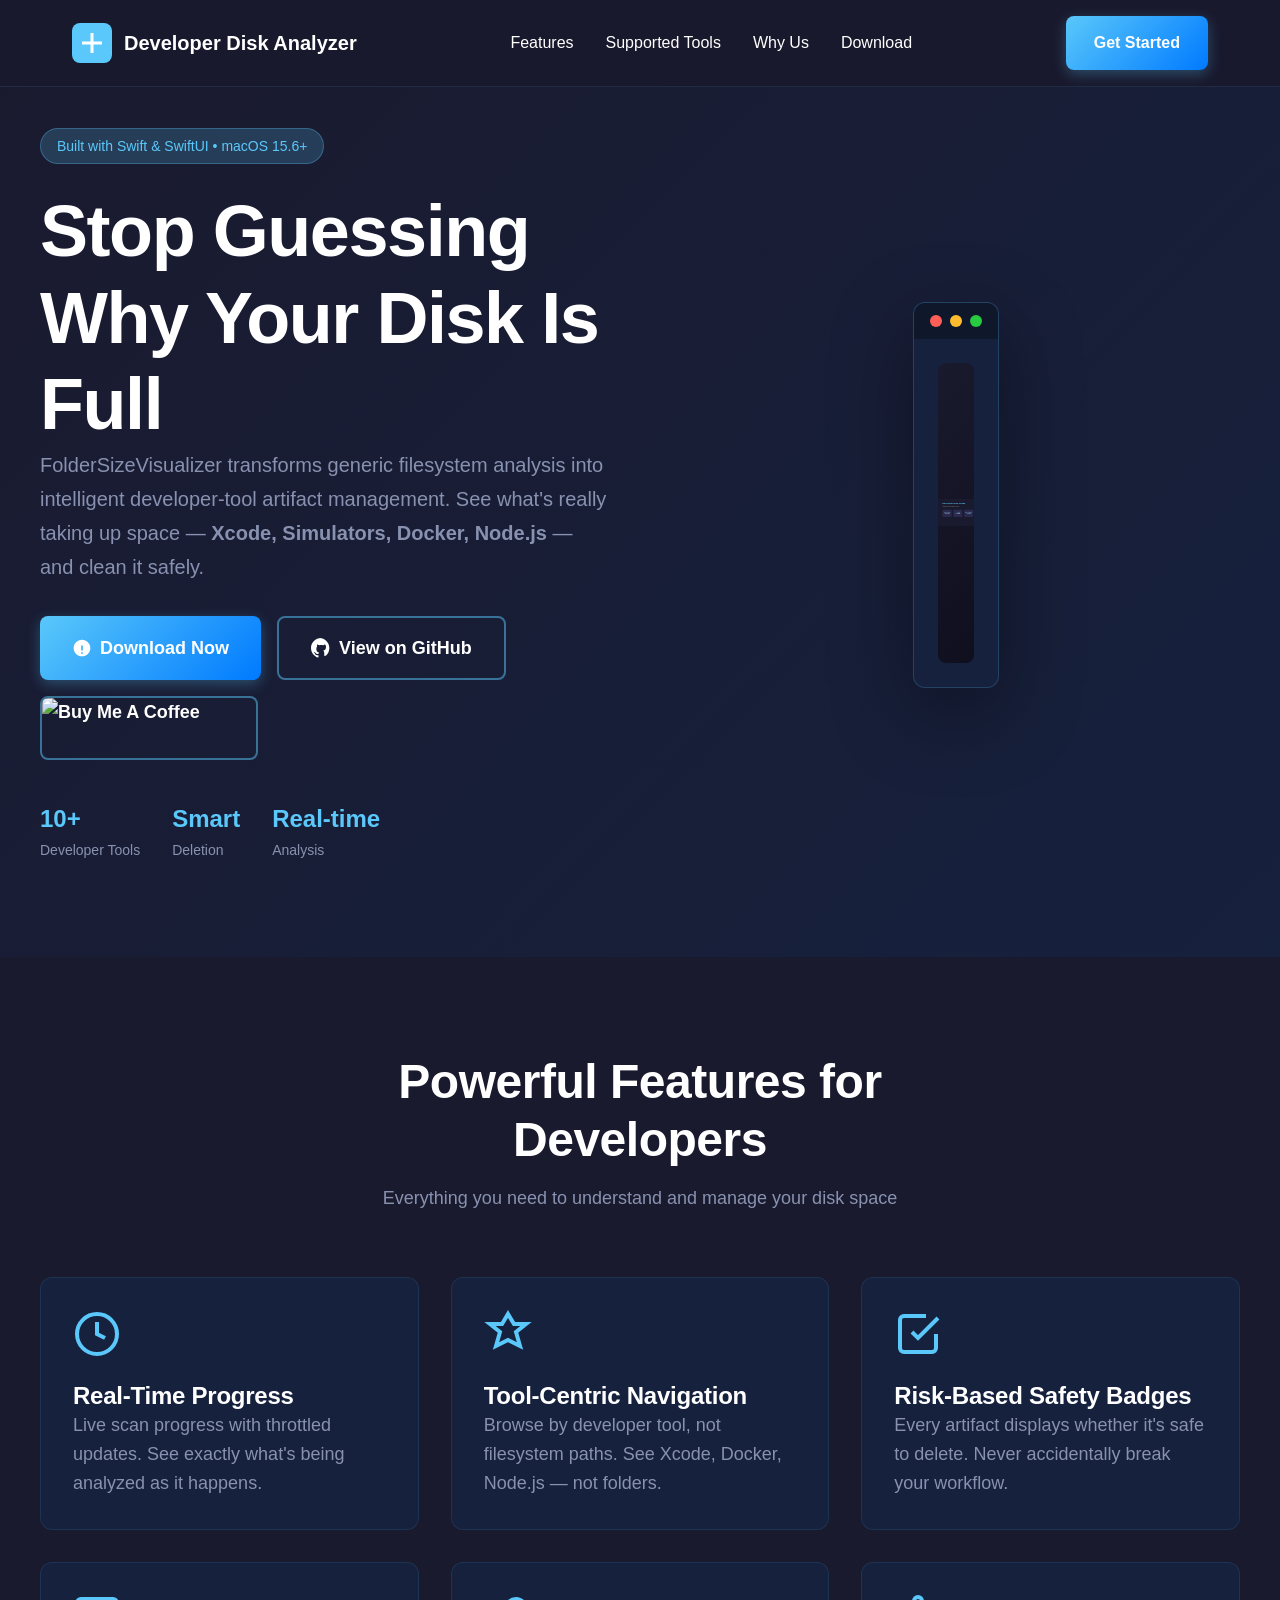
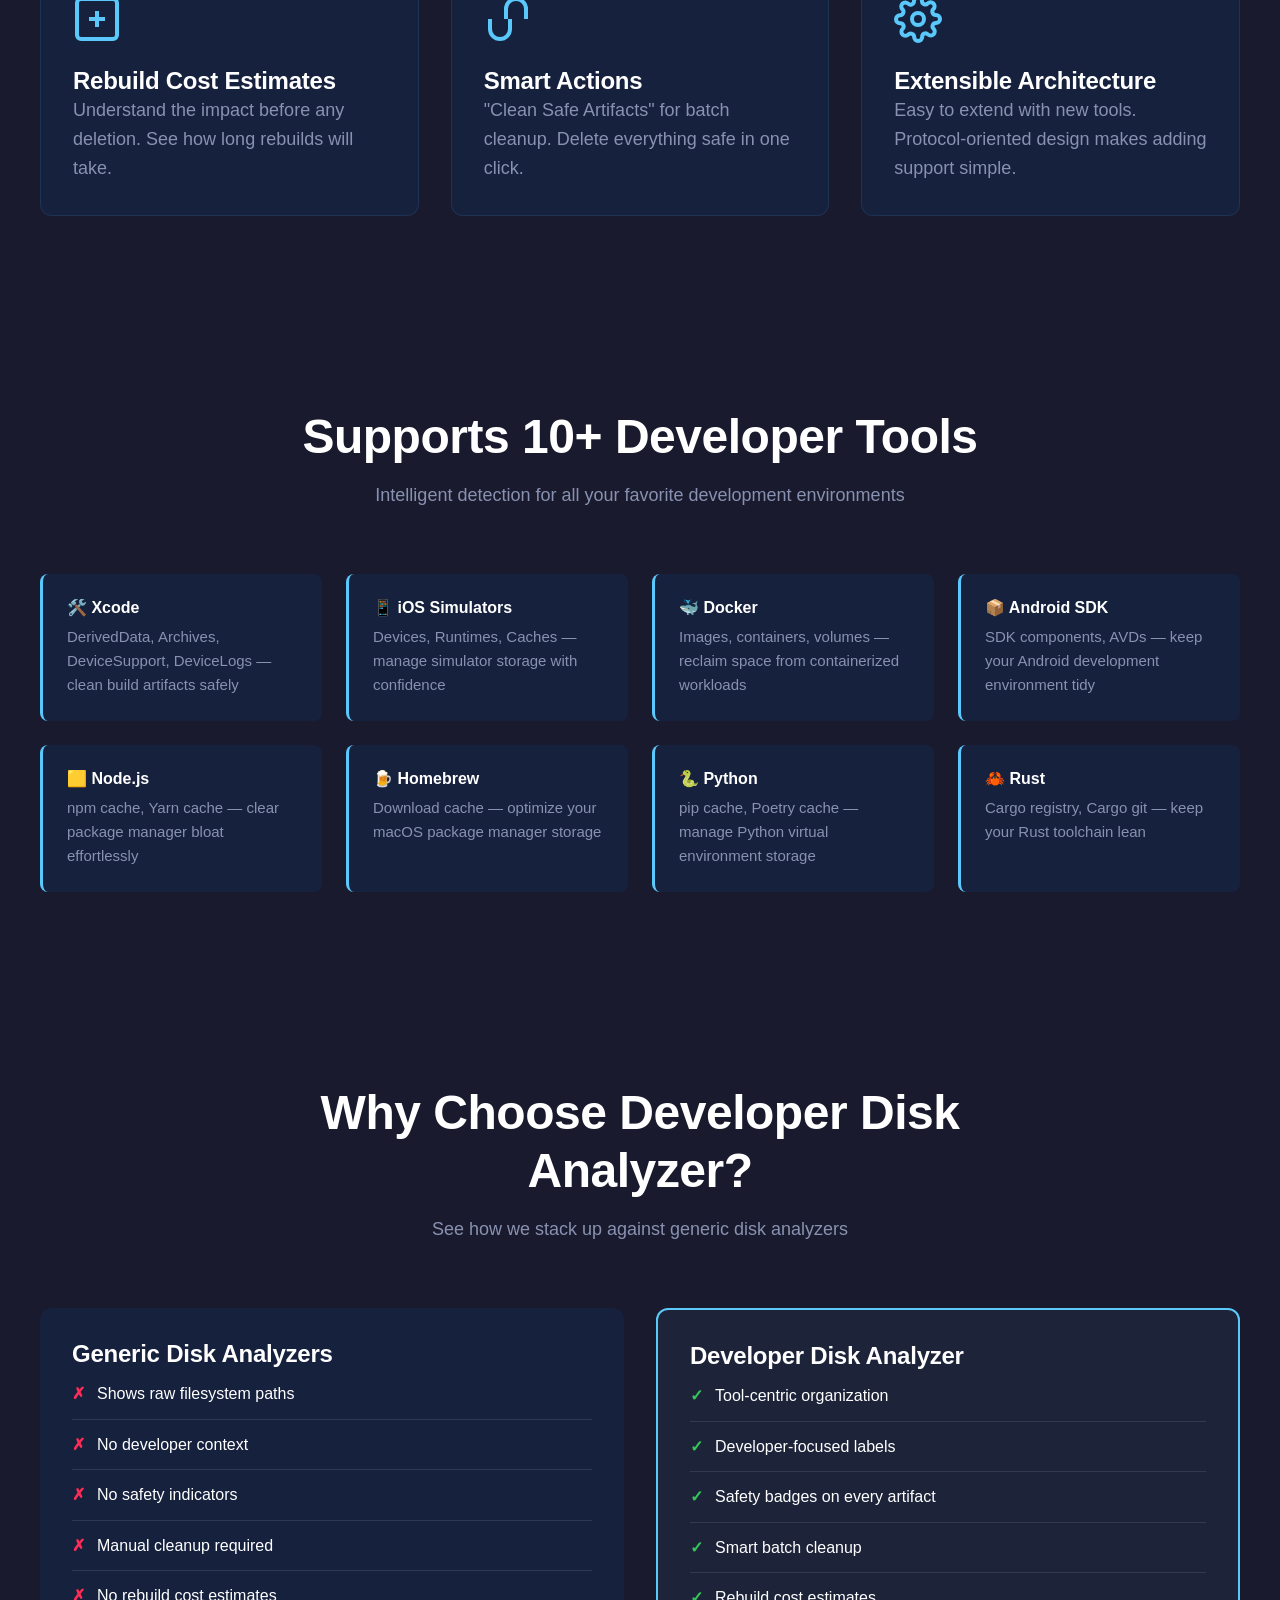
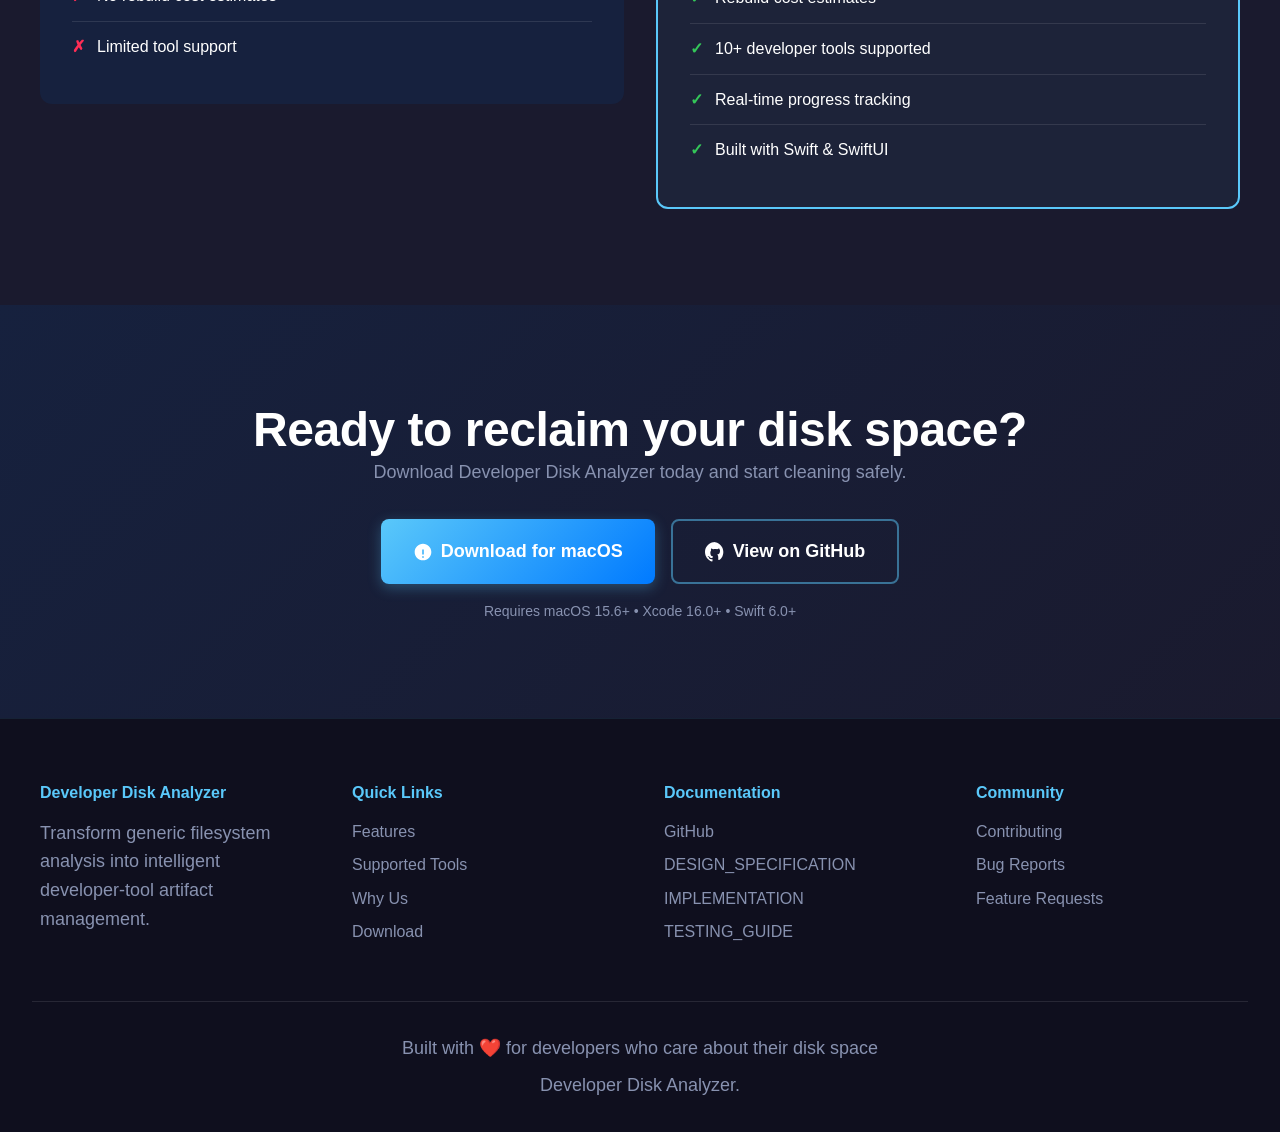
==== index.html @ 664090cb "add: Local AI qwen3.5  generated website" ====
<!DOCTYPE html>
<html lang="en">

<head>
    <meta charset="UTF-8">
    <meta name="viewport" content="width=device-width, initial-scale=1.0">
    <title>Developer Disk Analyzer - Clean Developer Tool Artifacts on macOS</title>
    <meta name="description"
        content="Transform generic filesystem analysis into intelligent developer-tool artifact management. Clean Xcode, Simulators, Docker, Node.js and more safely.">
    <style>
        :root {
            --primary: #5AC8FA;
            --primary-dark: #4db8ea;
            --secondary: #007AFF;
            --accent: #FF2D55;
            --success: #34C759;
            --warning: #FF9500;
            --dark-bg: #1a1a2e;
            --card-bg: #16213e;
            --text-main: #ffffff;
            --text-muted: #8892b0;
            --gradient-hero: linear-gradient(135deg, #1a1a2e 0%, #16213e 100%);
            --gradient-blue: linear-gradient(135deg, #5AC8FA 0%, #007AFF 100%);
        }

        * {
            margin: 0;
            padding: 0;
            box-sizing: border-box;
        }

        body {
            font-family: -apple-system, BlinkMacSystemFont, 'Inter', 'Segoe UI', Roboto, sans-serif;
            background: var(--dark-bg);
            color: var(--text-main);
            line-height: 1.6;
            overflow-x: hidden;
        }

        /* Typography */
        h1,
        h2,
        h3,
        h4 {
            font-weight: 700;
            line-height: 1.2;
        }

        h1 {
            font-size: clamp(2.5rem, 8vw, 4.5rem);
            letter-spacing: -0.02em;
        }

        h2 {
            font-size: clamp(2rem, 5vw, 3rem);
            letter-spacing: -0.01em;
        }

        h3 {
            font-size: 1.5rem;
            letter-spacing: -0.01em;
        }

        p {
            font-size: 1.125rem;
            color: var(--text-muted);
        }

        /* Navigation */
        .navbar {
            position: fixed;
            top: 0;
            width: 100%;
            padding: 1rem 0;
            background: rgba(26, 26, 46, 0.95);
            backdrop-filter: blur(20px);
            z-index: 1000;
            border-bottom: 1px solid rgba(90, 200, 250, 0.1);
        }

        .nav-container {
            max-width: 1200px;
            margin: 0 auto;
            padding: 0 2rem;
            display: flex;
            align-items: center;
            justify-content: space-between;
        }

        .logo {
            display: flex;
            align-items: center;
            gap: 0.75rem;
            text-decoration: none;
        }

        .logo-icon {
            width: 40px;
            height: 40px;
        }

        .logo span {
            font-size: 1.25rem;
            font-weight: 600;
            color: var(--text-main);
        }

        .nav-links {
            display: flex;
            gap: 2rem;
            align-items: center;
        }

        .nav-links a {
            color: var(--text-main);
            text-decoration: none;
            font-weight: 500;
            transition: color 0.2s;
        }

        .nav-links a:hover {
            color: var(--primary);
        }

        /* Buttons */
        .btn {
            display: inline-flex;
            align-items: center;
            gap: 0.5rem;
            padding: 0.875rem 1.75rem;
            border-radius: 8px;
            text-decoration: none;
            font-weight: 600;
            transition: all 0.2s;
            cursor: pointer;
            border: none;
            font-size: 1rem;
        }

        .btn-primary {
            background: var(--gradient-blue);
            color: white;
            box-shadow: 0 4px 14px rgba(90, 200, 250, 0.3);
        }

        .btn-primary:hover {
            transform: translateY(-2px);
            box-shadow: 0 6px 20px rgba(90, 200, 250, 0.4);
        }

        .btn-secondary {
            background: transparent;
            color: var(--text-main);
            border: 2px solid rgba(90, 200, 250, 0.5);
        }

        .btn-secondary:hover {
            border-color: var(--primary);
            background: rgba(90, 200, 250, 0.1);
        }

        .btn-large {
            padding: 1rem 2rem;
            font-size: 1.125rem;
        }

        .icon {
            width: 20px;
            height: 20px;
        }

        /* Hero Section */
        .hero {
            padding: 8rem 2rem 6rem;
            background: var(--gradient-hero);
            min-height: 100vh;
            display: flex;
            align-items: center;
        }

        .hero .container {
            max-width: 1200px;
            margin: 0 auto;
        }

        .hero-content {
            display: grid;
            grid-template-columns: 1fr 1fr;
            gap: 4rem;
            align-items: center;
        }

        .badge {
            display: inline-block;
            padding: 0.375rem 1rem;
            background: rgba(90, 200, 250, 0.2);
            border: 1px solid rgba(90, 200, 250, 0.3);
            border-radius: 50px;
            font-size: 0.875rem;
            font-weight: 500;
            color: var(--primary);
            margin-bottom: 1.5rem;
        }

        .hero-subtitle {
            font-size: 1.25rem;
            line-height: 1.7;
            margin-bottom: 2rem;
        }

        .hero-actions {
            display: flex;
            gap: 1rem;
            flex-wrap: wrap;
            margin-bottom: 2.5rem;
        }

        .hero-stats {
            display: flex;
            gap: 2rem;
        }

        .stat {
            display: flex;
            flex-direction: column;
        }

        .stat-value {
            font-size: 1.5rem;
            font-weight: 700;
            color: var(--primary);
        }

        .stat-label {
            font-size: 0.875rem;
            color: var(--text-muted);
        }

        /* Mockup */
        .hero-image {
            display: flex;
            justify-content: center;
            align-items: center;
        }

        .hero-mockup {
            background: var(--card-bg);
            border-radius: 12px;
            overflow: hidden;
            box-shadow: 0 25px 80px rgba(0, 0, 0, 0.4);
            border: 1px solid rgba(90, 200, 250, 0.2);
        }

        .mockup-header {
            padding: 0.75rem 1rem;
            background: rgba(0, 0, 0, 0.3);
            display: flex;
            gap: 0.5rem;
        }

        .mockup-dot {
            width: 12px;
            height: 12px;
            border-radius: 50%;
        }

        .mockup-dot:nth-child(1) {
            background: #ff5f56;
        }

        .mockup-dot:nth-child(2) {
            background: #ffbd2e;
        }

        .mockup-dot:nth-child(3) {
            background: #27ca40;
        }

        .mockup-content {
            padding: 1.5rem;
        }

        .screenshot-placeholder {
            background: linear-gradient(135deg, #1a1a2e 0%, #0f0f1e 100%);
            border-radius: 8px;
            overflow: hidden;
            min-height: 300px;
            display: flex;
            align-items: center;
            justify-content: center;
        }

        /* Sections */
        section {
            padding: 6rem 2rem;
        }

        .container {
            max-width: 1200px;
            margin: 0 auto;
        }

        .section-header {
            text-align: center;
            max-width: 700px;
            margin: 0 auto 4rem;
        }

        .section-header h2 {
            margin-bottom: 1rem;
        }

        /* Features Section */
        .features-grid {
            display: grid;
            grid-template-columns: repeat(auto-fit, minmax(350px, 1fr));
            gap: 2rem;
        }

        .feature-card {
            background: var(--card-bg);
            padding: 2rem;
            border-radius: 12px;
            border: 1px solid rgba(90, 200, 250, 0.1);
            transition: all 0.3s;
        }

        .feature-card:hover {
            border-color: rgba(90, 200, 250, 0.3);
            transform: translateY(-4px);
        }

        .feature-icon {
            width: 48px;
            height: 48px;
            margin-bottom: 1.5rem;
        }

        .feature-icon svg {
            stroke: var(--primary);
            fill: none;
            stroke-width: 2;
        }

        /* Tools Section */
        .tools-list {
            display: grid;
            grid-template-columns: repeat(auto-fit, minmax(280px, 1fr));
            gap: 1.5rem;
        }

        .tool-item {
            background: var(--card-bg);
            padding: 1.5rem;
            border-radius: 8px;
            border-left: 3px solid var(--primary);
        }

        .tool-item h4 {
            margin-bottom: 0.5rem;
            display: flex;
            align-items: center;
            gap: 0.5rem;
        }

        .tool-item p {
            font-size: 0.9375rem;
        }

        /* Comparison Section */
        .comparison-container {
            display: grid;
            grid-template-columns: 1fr 1fr;
            gap: 2rem;
            align-items: start;
        }

        .comparison-card {
            background: var(--card-bg);
            padding: 2rem;
            border-radius: 12px;
        }

        .comparison-card.highlight {
            border: 2px solid var(--primary);
            background: rgba(90, 200, 250, 0.05);
        }

        .comparison-list {
            list-style: none;
        }

        .comparison-list li {
            padding: 0.75rem 0;
            border-bottom: 1px solid rgba(255, 255, 255, 0.1);
            display: flex;
            align-items: center;
            gap: 0.75rem;
        }

        .comparison-list li:last-child {
            border-bottom: none;
        }

        .check {
            color: var(--success);
            font-weight: bold;
        }

        .cross {
            color: var(--accent);
            font-weight: bold;
        }

        /* CTA Section */
        .cta-section {
            background: linear-gradient(135deg, #16213e 0%, #1a1a2e 100%);
            text-align: center;
        }

        .cta-buttons {
            display: flex;
            gap: 1rem;
            justify-content: center;
            flex-wrap: wrap;
            margin-top: 2rem;
        }

        /* Footer */
        footer {
            background: #0f0f1e;
            padding: 4rem 2rem 2rem;
            border-top: 1px solid rgba(90, 200, 250, 0.1);
        }

        .footer-content {
            max-width: 1200px;
            margin: 0 auto;
            display: grid;
            grid-template-columns: repeat(auto-fit, minmax(200px, 1fr));
            gap: 3rem;
        }

        .footer-section h4 {
            margin-bottom: 1rem;
            color: var(--primary);
        }

        .footer-section ul {
            list-style: none;
        }

        .footer-section li {
            margin-bottom: 0.5rem;
        }

        .footer-section a {
            color: var(--text-muted);
            text-decoration: none;
            transition: color 0.2s;
        }

        .footer-section a:hover {
            color: var(--primary);
        }

        .footer-bottom {
            text-align: center;
            padding-top: 2rem;
            margin-top: 3rem;
            border-top: 1px solid rgba(255, 255, 255, 0.1);
            color: var(--text-muted);
            font-size: 0.875rem;
        }

        /* Responsive */
        @media (max-width: 968px) {
            .hero-content {
                grid-template-columns: 1fr;
                text-align: center;
            }

            .hero-actions {
                justify-content: center;
            }

            .hero-stats {
                justify-content: center;
            }

            .comparison-container {
                grid-template-columns: 1fr;
            }
        }

        @media (max-width: 640px) {
            .nav-links {
                display: none;
            }

            .hero {
                padding-top: 6rem;
            }

            .features-grid {
                grid-template-columns: 1fr;
            }
        }
    </style>
</head>

<body>
    <!-- Navigation -->
    <nav class="navbar">
        <div class="nav-container">
            <a href="#" class="logo">
                <svg class="logo-icon" viewBox="0 0 40 40" fill="none">
                    <rect width="40" height="40" rx="8" fill="#5AC8FA" />
                    <path d="M10 20h20M20 10v20" stroke="white" stroke-width="3" />
                </svg>
                <span>Developer Disk Analyzer</span>
            </a>
            <div class="nav-links">
                <a href="#features">Features</a>
                <a href="#supported-tools">Supported Tools</a>
                <a href="#comparison">Why Us</a>
                <a href="#download">Download</a>
            </div>
            <a href="#download" class="btn btn-primary">Get Started</a>
        </div>
    </nav>

    <!-- Hero Section -->
    <section class="hero">
        <div class="container">
            <div class="hero-content">
                <div class="hero-text">
                    <div class="badge">Built with Swift & SwiftUI • macOS 15.6+</div>
                    <h1>Stop Guessing Why Your Disk Is Full</h1>
                    <p class="hero-subtitle">
                        FolderSizeVisualizer transforms generic filesystem analysis into intelligent developer-tool
                        artifact management.
                        See what's really taking up space — <strong>Xcode, Simulators, Docker, Node.js</strong> — and
                        clean it safely.
                    </p>
                    <div class="hero-actions">
                        <a href="https://github.com/AD-Paladins/FolderSizeVisualizer/releases/download/v1.0.0/FolderSizeVisualizer.app.zip"
                            class="btn btn-primary btn-large">
                            <svg class="icon" viewBox="0 0 24 24" fill="currentColor">
                                <path
                                    d="M12 2C6.48 2 2 6.48 2 12s4.48 10 10 10 10-4.48 10-10S17.52 2 12 2zm-1 15h2v2h-2v-2zm0-8h2v6h-2V9z" />
                            </svg>
                            Download Now
                        </a>
                        <a href="https://github.com/AD-Paladins/FolderSizeVisualizer" target="_blank"
                            class="btn btn-secondary btn-large">
                            <svg class="icon" viewBox="0 0 24 24" fill="currentColor">
                                <path
                                    d="M12 0c-6.626 0-12 5.373-12 12 0 5.302 3.438 9.8 8.207 11.387.599.111.793-.261.793-.577v-2.234c-3.338.726-4.033-1.416-4.033-1.416-.546-1.387-1.333-1.756-1.333-1.756-1.089-.745.083-.729.083-.729 1.205.084 1.839 1.237 1.839 1.237 1.07 1.834 2.807 1.304 3.492.997.107-.775.418-1.305.762-1.604-1.665-.192-3.423-1.015-3.423-4.508 0-1.002.36-1.819.953-2.465-.091-.232-.41-1.172.096-2.443 0 0 .766-.246 2.513.943.722-.205 1.497-.316 2.268-.374.771.058 1.546.169 2.268.374 1.747-1.189 2.513-.943 2.513-.943.51 1.271.19 2.21.1.243.593.646.953 1.463.953 2.465 0 3.493-1.758 4.312-3.426 4.504.754.653 1.268 1.595 1.268 3.467v2.448c0 .314.198.694.796.576C18.564 21.797 22 17.298 22 12c0-6.627-5.373-12-12-12z" />
                            </svg>
                            View on GitHub
                        </a>
                        <a href="https://buymeacoffee.com/andrespalah" target="_blank" style="height: 64px; width: 218px;; padding-left: 0px; padding-right: 0px; padding-top: 0px; padding-bottom: 0px;"
                            class="btn btn-secondary btn-large">
                            <img src="https://cdn.buymeacoffee.com/buttons/default-orange.png" alt="Buy Me A Coffee"
                                style="height: 60px; width: 214px; border-radius: 6px;" />
                        </a>
                    </div>
                    <div class="hero-stats">
                        <div class="stat">
                            <span class="stat-value">10+</span>
                            <span class="stat-label">Developer Tools</span>
                        </div>
                        <div class="stat">
                            <span class="stat-value">Smart</span>
                            <span class="stat-label">Deletion</span>
                        </div>
                        <div class="stat">
                            <span class="stat-value">Real-time</span>
                            <span class="stat-label">Analysis</span>
                        </div>
                    </div>
                </div>
                <div class="hero-image">
                    <div class="hero-mockup">
                        <div class="mockup-header">
                            <div class="mockup-dot"></div>
                            <div class="mockup-dot"></div>
                            <div class="mockup-dot"></div>
                        </div>
                        <div class="mockup-content">
                            <div class="screenshot-placeholder">
                                <svg viewBox="0 0 400 300" fill="none">
                                    <rect width="400" height="300" rx="8" fill="#1a1a2e" />
                                    <text x="50" y="60" fill="#5AC8FA" font-size="24" font-family="sans-serif"
                                        font-weight="600">Developer Disk Usage</text>
                                    <text x="50" y="90" fill="#888" font-size="14" font-family="sans-serif">Found 8
                                        tool(s) using 45.2 GB</text>
                                    <rect x="50" y="120" width="100" height="80" rx="8" fill="#2a2a4e" />
                                    <rect x="170" y="120" width="100" height="80" rx="8" fill="#2a2a4e" />
                                    <rect x="290" y="120" width="100" height="80" rx="8" fill="#2a2a4e" />
                                    <text x="100" y="150" fill="#5AC8FA" font-size="16" font-family="sans-serif"
                                        text-anchor="middle">🛠️ Xcode</text>
                                    <text x="100" y="170" fill="#fff" font-size="14" font-family="sans-serif"
                                        text-anchor="middle">12.3 GB</text>
                                    <text x="220" y="150" fill="#5AC8FA" font-size="16" font-family="sans-serif"
                                        text-anchor="middle">📱 iOS</text>
                                    <text x="220" y="170" fill="#fff" font-size="14" font-family="sans-serif"
                                        text-anchor="middle">8.5 GB</text>
                                    <text x="340" y="150" fill="#5AC8FA" font-size="16" font-family="sans-serif"
                                        text-anchor="middle">🐳 Docker</text>
                                    <text x="340" y="170" fill="#fff" font-size="14" font-family="sans-serif"
                                        text-anchor="middle">4.2 GB</text>
                                </svg>
                            </div>
                        </div>
                    </div>
                </div>
            </div>
        </div>
    </section>

    <!-- Features Section -->
    <section id="features" class="features">
        <div class="container">
            <div class="section-header">
                <h2>Powerful Features for Developers</h2>
                <p>Everything you need to understand and manage your disk space</p>
            </div>
            <div class="features-grid">
                <div class="feature-card">
                    <div class="feature-icon">
                        <svg viewBox="0 0 24 24" fill="none" stroke="currentColor" stroke-width="2">
                            <circle cx="12" cy="12" r="10" />
                            <path d="M12 6v6l4 2" />
                        </svg>
                    </div>
                    <h3>Real-Time Progress</h3>
                    <p>Live scan progress with throttled updates. See exactly what's being analyzed as it happens.</p>
                </div>
                <div class="feature-card">
                    <div class="feature-icon">
                        <svg viewBox="0 0 24 24" fill="none" stroke="currentColor" stroke-width="2">
                            <path d="M12 2l3 5h6l-5 4 2 7-6-3-6 3 2-7-5-4h6z" />
                        </svg>
                    </div>
                    <h3>Tool-Centric Navigation</h3>
                    <p>Browse by developer tool, not filesystem paths. See Xcode, Docker, Node.js — not folders.</p>
                </div>
                <div class="feature-card">
                    <div class="feature-icon">
                        <svg viewBox="0 0 24 24" fill="none" stroke="currentColor" stroke-width="2">
                            <path d="M9 11l3 3L22 4" />
                            <path d="M21 12v7a2 2 0 01-2 2H5a2 2 0 01-2-2V5a2 2 0 012-2h11" />
                        </svg>
                    </div>
                    <h3>Risk-Based Safety Badges</h3>
                    <p>Every artifact displays whether it's safe to delete. Never accidentally break your workflow.</p>
                </div>
                <div class="feature-card">
                    <div class="feature-icon">
                        <svg viewBox="0 0 24 24" fill="none" stroke="currentColor" stroke-width="2">
                            <rect x="2" y="2" width="20" height="20" rx="2" />
                            <path d="M12 8v8M8 12h8" />
                        </svg>
                    </div>
                    <h3>Rebuild Cost Estimates</h3>
                    <p>Understand the impact before any deletion. See how long rebuilds will take.</p>
                </div>
                <div class="feature-card">
                    <div class="feature-icon">
                        <svg viewBox="0 0 24 24" fill="none" stroke="currentColor" stroke-width="2">
                            <path d="M21 12V7a5 5 0 00-10 0v5M3 12v5a5 5 0 0010 0v-5" />
                        </svg>
                    </div>
                    <h3>Smart Actions</h3>
                    <p>"Clean Safe Artifacts" for batch cleanup. Delete everything safe in one click.</p>
                </div>
                <div class="feature-card">
                    <div class="feature-icon">
                        <svg viewBox="0 0 24 24" fill="none" stroke="currentColor" stroke-width="2">
                            <circle cx="12" cy="12" r="3" />
                            <path
                                d="M19.4 15a1.65 1.65 0 00.33 1.82l.06.06a2 2 0 010 2.83 2 2 0 01-2.83 0l-.06-.06a1.65 1.65 0 00-1.82-.33 1.65 1.65 0 00-1 1.51V21a2 2 0 01-2 2 2 2 0 01-2-2v-.09A1.65 1.65 0 009 19.4a1.65 1.65 0 00-1.82.33l-.06.06a2 2 0 01-2.83 0 2 2 0 010-2.83l.06-.06a1.65 1.65 0 00.33-1.82 1.65 1.65 0 00-1.51-1H3a2 2 0 01-2-2 2 2 0 012-2h.09A1.65 1.65 0 004.6 9a1.65 1.65 0 00-.33-1.82l-.06-.06a2 2 0 010-2.83 2 2 0 012.83 0l.06.06a1.65 1.65 0 001.82.33H9a1.65 1.65 0 001-1.51V3a2 2 0 012-2 2 2 0 012 2v.09a1.65 1.65 0 001 1.51 1.65 1.65 0 001.82-.33l.06-.06a2 2 0 012.83 0 2 2 0 010 2.83l-.06.06a1.65 1.65 0 00-.33 1.82V9a1.65 1.65 0 001.51 1H21a2 2 0 012 2 2 2 0 01-2 2h-.09a1.65 1.65 0 00-1.51 1z" />
                        </svg>
                    </div>
                    <h3>Extensible Architecture</h3>
                    <p>Easy to extend with new tools. Protocol-oriented design makes adding support simple.</p>
                </div>
            </div>
        </div>
    </section>

    <!-- Supported Tools Section -->
    <section id="supported-tools" class="supported-tools">
        <div class="container">
            <div class="section-header">
                <h2>Supports 10+ Developer Tools</h2>
                <p>Intelligent detection for all your favorite development environments</p>
            </div>
            <div class="tools-list">
                <div class="tool-item">
                    <h4>🛠️ Xcode</h4>
                    <p>DerivedData, Archives, DeviceSupport, DeviceLogs — clean build artifacts safely</p>
                </div>
                <div class="tool-item">
                    <h4>📱 iOS Simulators</h4>
                    <p>Devices, Runtimes, Caches — manage simulator storage with confidence</p>
                </div>
                <div class="tool-item">
                    <h4>🐳 Docker</h4>
                    <p>Images, containers, volumes — reclaim space from containerized workloads</p>
                </div>
                <div class="tool-item">
                    <h4>📦 Android SDK</h4>
                    <p>SDK components, AVDs — keep your Android development environment tidy</p>
                </div>
                <div class="tool-item">
                    <h4>🟨 Node.js</h4>
                    <p>npm cache, Yarn cache — clear package manager bloat effortlessly</p>
                </div>
                <div class="tool-item">
                    <h4>🍺 Homebrew</h4>
                    <p>Download cache — optimize your macOS package manager storage</p>
                </div>
                <div class="tool-item">
                    <h4>🐍 Python</h4>
                    <p>pip cache, Poetry cache — manage Python virtual environment storage</p>
                </div>
                <div class="tool-item">
                    <h4>🦀 Rust</h4>
                    <p>Cargo registry, Cargo git — keep your Rust toolchain lean</p>
                </div>
            </div>
        </div>
    </section>

    <!-- Comparison Section -->
    <section id="comparison" class="comparison-section">
        <div class="container">
            <div class="section-header">
                <h2>Why Choose Developer Disk Analyzer?</h2>
                <p>See how we stack up against generic disk analyzers</p>
            </div>
            <div class="comparison-container">
                <div class="comparison-card">
                    <h3>Generic Disk Analyzers</h3>
                    <ul class="comparison-list">
                        <li><span class="cross">✗</span> Shows raw filesystem paths</li>
                        <li><span class="cross">✗</span> No developer context</li>
                        <li><span class="cross">✗</span> No safety indicators</li>
                        <li><span class="cross">✗</span> Manual cleanup required</li>
                        <li><span class="cross">✗</span> No rebuild cost estimates</li>
                        <li><span class="cross">✗</span> Limited tool support</li>
                    </ul>
                </div>
                <div class="comparison-card highlight">
                    <h3>Developer Disk Analyzer</h3>
                    <ul class="comparison-list">
                        <li><span class="check">✓</span> Tool-centric organization</li>
                        <li><span class="check">✓</span> Developer-focused labels</li>
                        <li><span class="check">✓</span> Safety badges on every artifact</li>
                        <li><span class="check">✓</span> Smart batch cleanup</li>
                        <li><span class="check">✓</span> Rebuild cost estimates</li>
                        <li><span class="check">✓</span> 10+ developer tools supported</li>
                        <li><span class="check">✓</span> Real-time progress tracking</li>
                        <li><span class="check">✓</span> Built with Swift & SwiftUI</li>
                    </ul>
                </div>
            </div>
        </div>
    </section>

    <!-- CTA Section -->
    <section id="download" class="cta-section">
        <div class="container">
            <h2>Ready to reclaim your disk space?</h2>
            <p>Download Developer Disk Analyzer today and start cleaning safely.</p>
            <div class="cta-buttons">
                <a href="#" class="btn btn-primary btn-large">
                    <svg class="icon" viewBox="0 0 24 24" fill="currentColor">
                        <path
                            d="M12 2C6.48 2 2 6.48 2 12s4.48 10 10 10 10-4.48 10-10S17.52 2 12 2zm-1 15h2v2h-2v-2zm0-8h2v6h-2V9z" />
                    </svg>
                    Download for macOS
                </a>
                <a href="https://github.com/AD-Paladins/FolderSizeVisualizer" target="_blank"
                    class="btn btn-secondary btn-large">
                    <svg class="icon" viewBox="0 0 24 24" fill="currentColor">
                        <path
                            d="M12 0c-6.626 0-12 5.373-12 12 0 5.302 3.438 9.8 8.207 11.387.599.111.793-.261.793-.577v-2.234c-3.338.726-4.033-1.416-4.033-1.416-.546-1.387-1.333-1.756-1.333-1.756-1.089-.745.083-.729.083-.729 1.205.084 1.839 1.237 1.839 1.237 1.07 1.834 2.807 1.304 3.492.997.107-.775.418-1.305.762-1.604-1.665-.192-3.423-1.015-3.423-4.508 0-1.002.36-1.819.953-2.465-.091-.232-.41-1.172.096-2.443 0 0 .766-.246 2.513.943.722-.205 1.497-.316 2.268-.374.771.058 1.546.169 2.268.374 1.747-1.189 2.513-.943 2.513-.943.51 1.271.19 2.21.1.243.593.646.953 1.463.953 2.465 0 3.493-1.758 4.312-3.426 4.504.754.653 1.268 1.595 1.268 3.467v2.448c0 .314.198.694.796.576C18.564 21.797 22 17.298 22 12c0-6.627-5.373-12-12-12z" />
                    </svg>
                    View on GitHub
                </a>
            </div>
            <p style="margin-top: 1rem; font-size: 0.875rem;">
                Requires macOS 15.6+ • Xcode 16.0+ • Swift 6.0+
            </p>
        </div>
    </section>

    <!-- Footer -->
    <footer>
        <div class="footer-content">
            <div class="footer-section">
                <h4>Developer Disk Analyzer</h4>
                <p>Transform generic filesystem analysis into intelligent developer-tool artifact management.</p>
            </div>
            <div class="footer-section">
                <h4>Quick Links</h4>
                <ul>
                    <li><a href="#features">Features</a></li>
                    <li><a href="#supported-tools">Supported Tools</a></li>
                    <li><a href="#comparison">Why Us</a></li>
                    <li><a href="#download">Download</a></li>
                </ul>
            </div>
            <div class="footer-section">
                <h4>Documentation</h4>
                <ul>
                    <li><a href="https://github.com/AD-Paladins/FolderSizeVisualizer" target="_blank">GitHub</a></li>
                    <li><a href="#">DESIGN_SPECIFICATION</a></li>
                    <li><a href="#">IMPLEMENTATION</a></li>
                    <li><a href="#">TESTING_GUIDE</a></li>
                </ul>
            </div>
            <div class="footer-section">
                <h4>Community</h4>
                <ul>
                    <li><a href="#">Contributing</a></li>
                    <li><a href="#">Bug Reports</a></li>
                    <li><a href="#">Feature Requests</a></li>
                </ul>
            </div>
        </div>
        <div class="footer-bottom">
            <p>Built with ❤️ for developers who care about their disk space</p>
            <p style="margin-top: 0.5rem;">Developer Disk Analyzer.</p>
        </div>
    </footer>
</body>

</html>
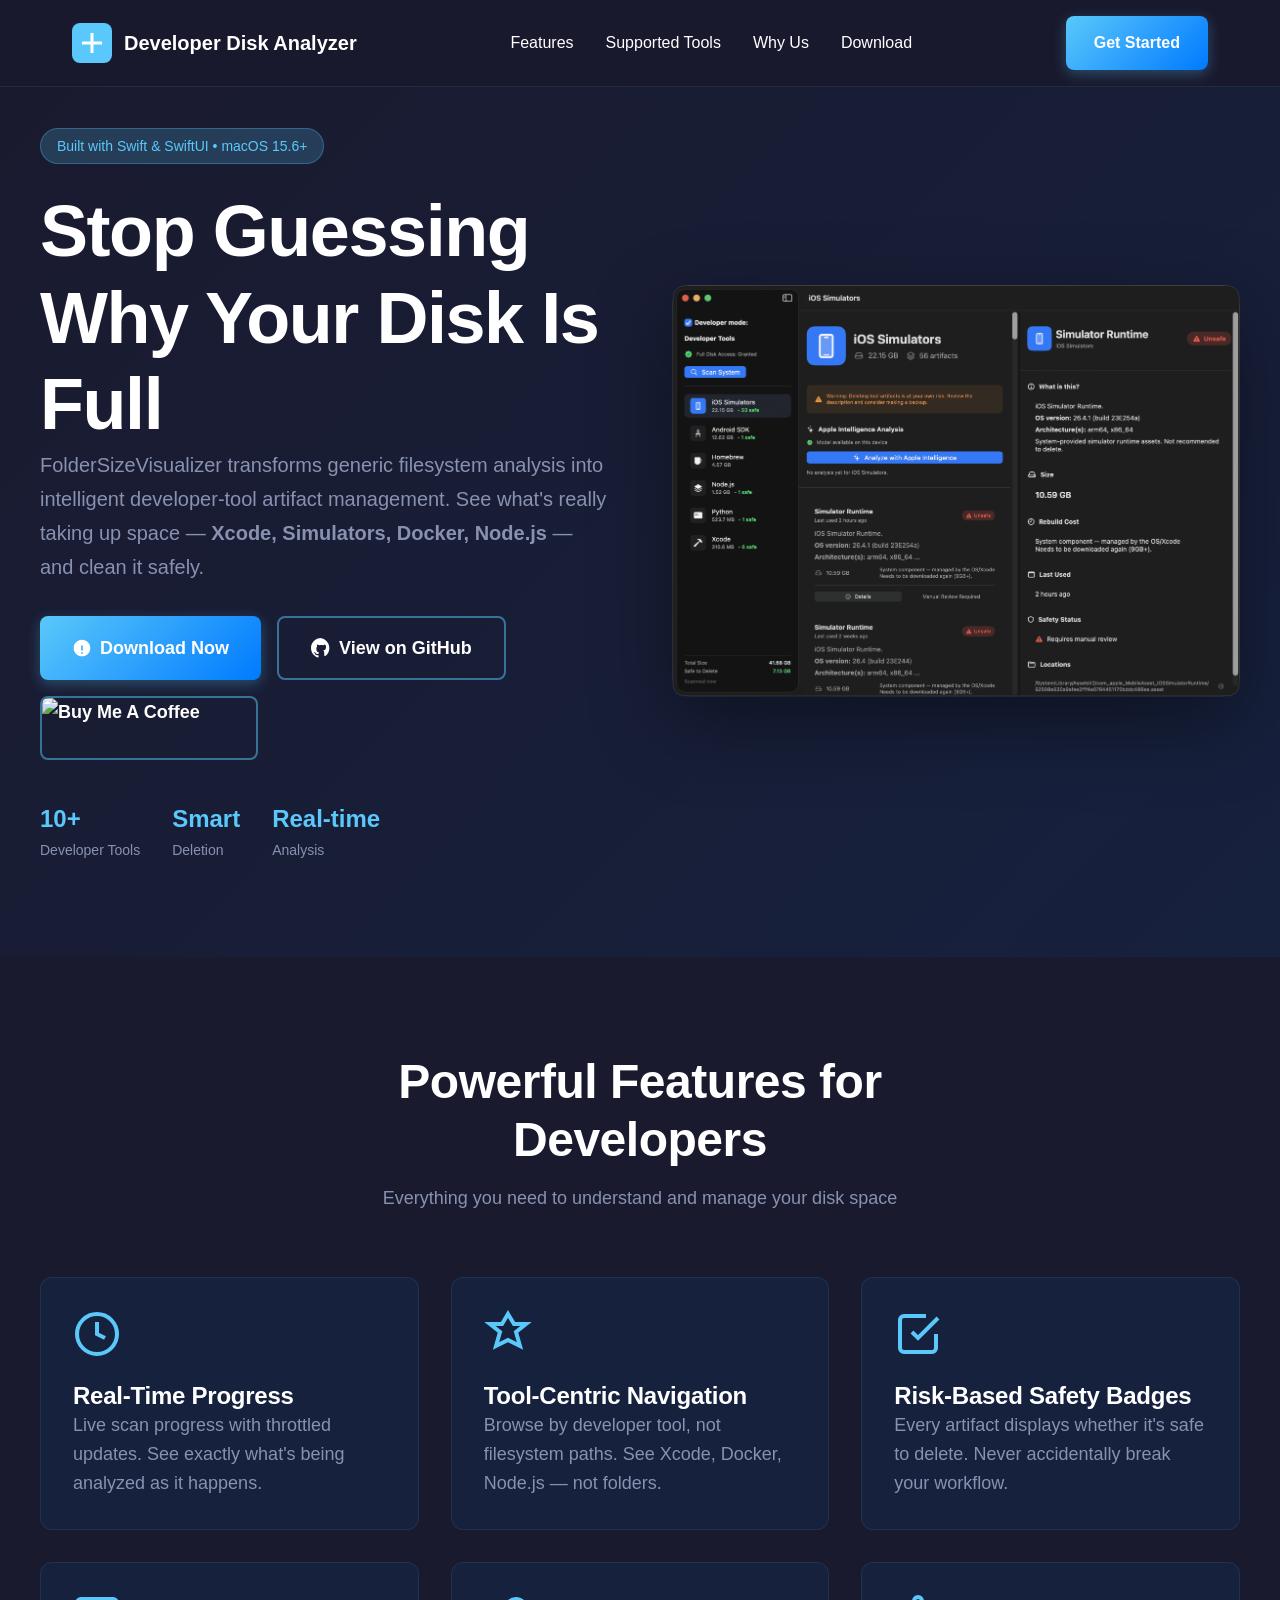
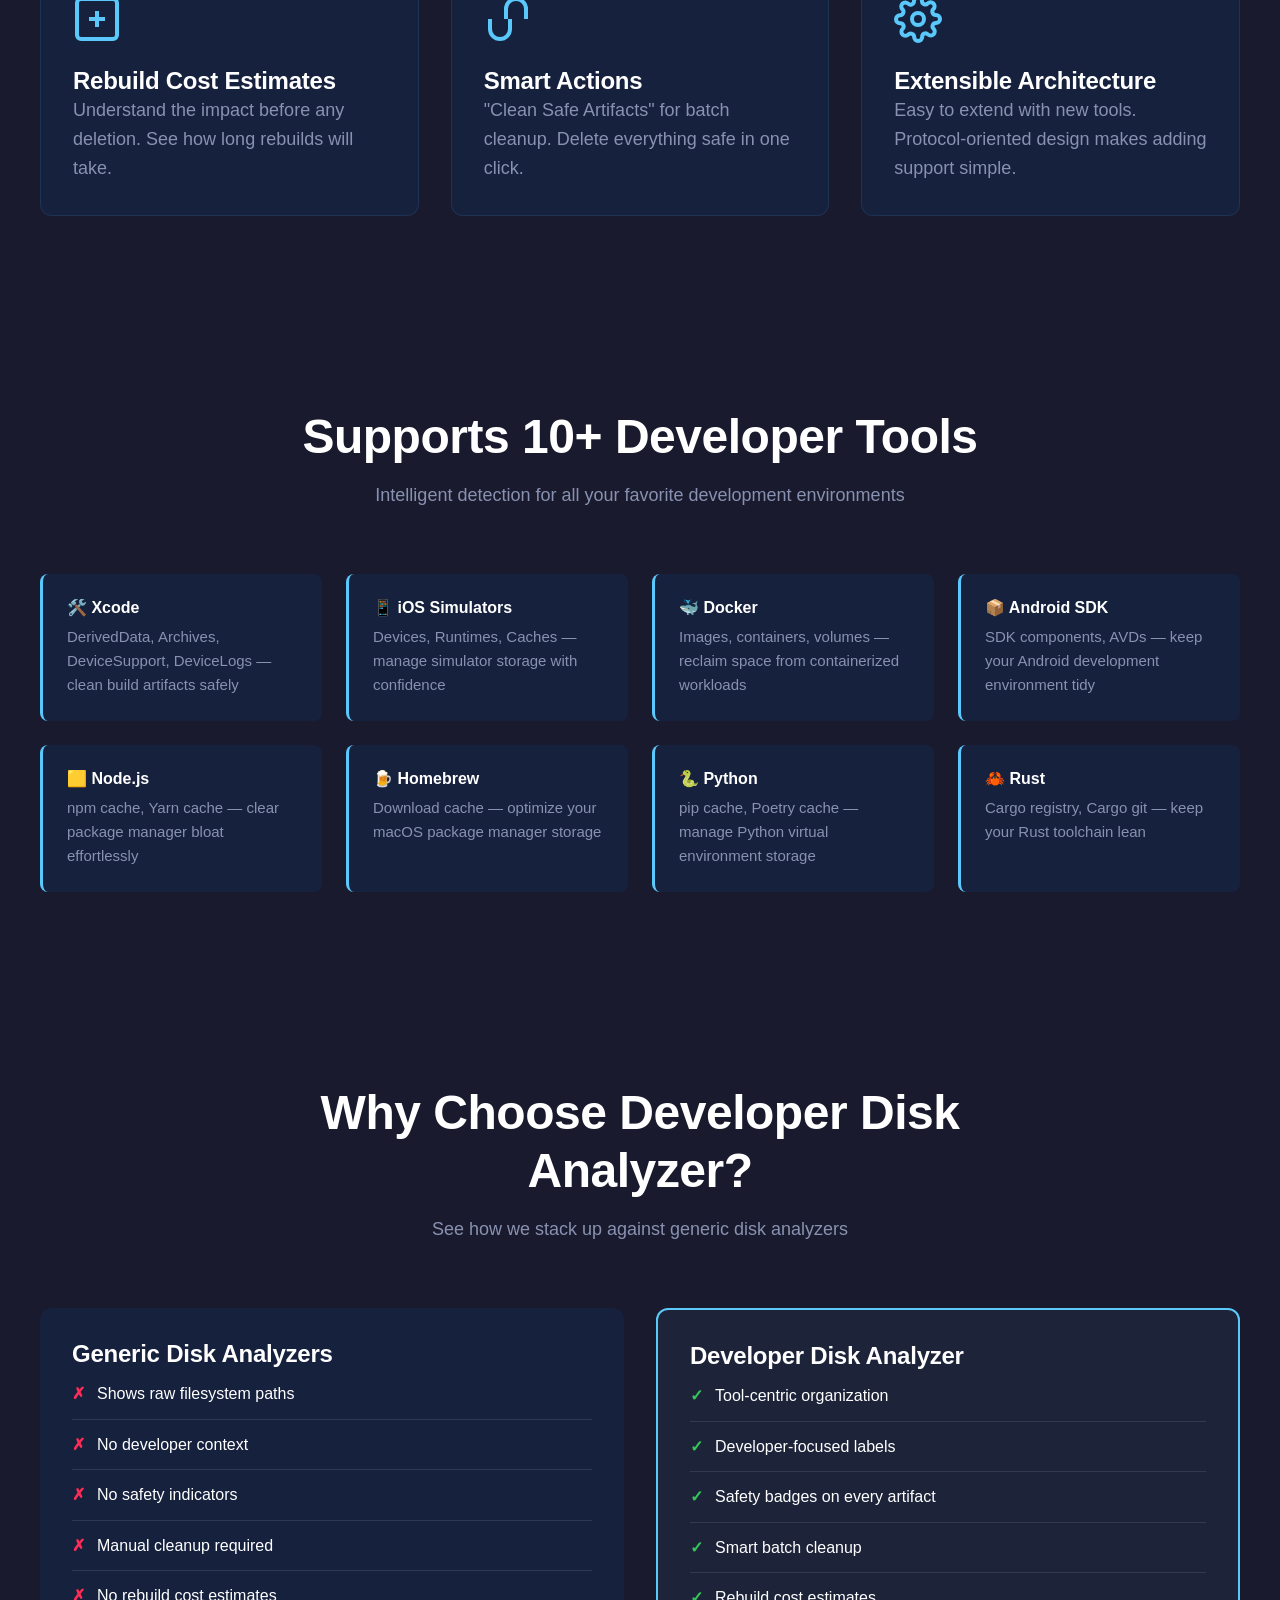
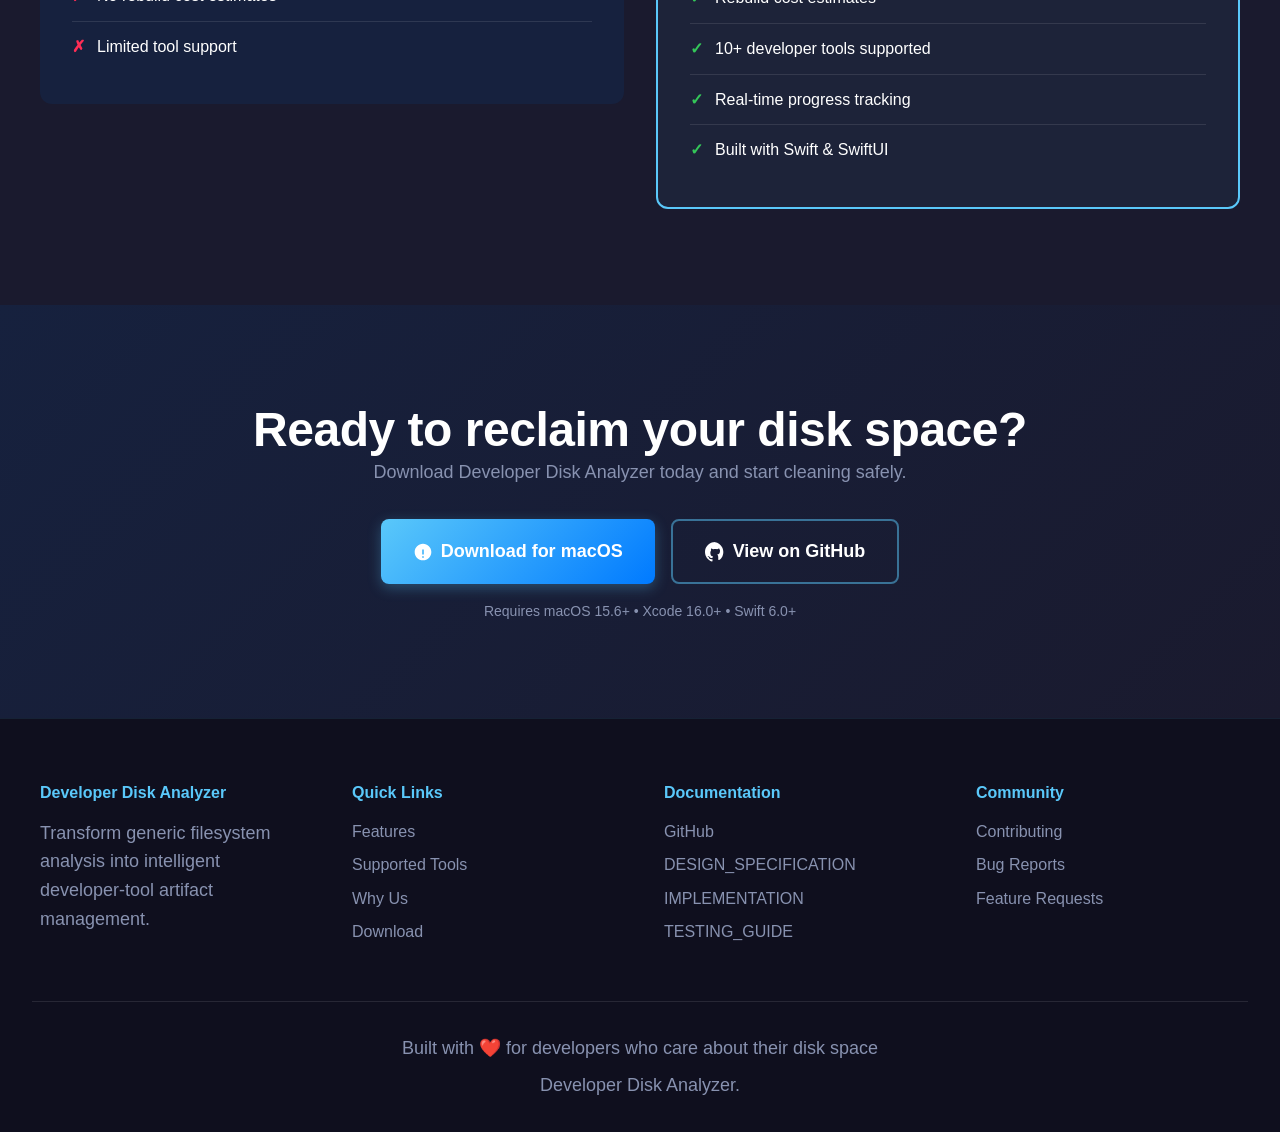
==== commit b76509c9: "fix: hero section with product screenshot, improve mobile responsiveness Replaced the SVG-based hero" ====
--- a/index.html
+++ b/index.html
@@ -237,10 +237,11 @@
         }
 
         /* Mockup */
-        .hero-image {
-            display: flex;
-            justify-content: center;
-            align-items: center;
+        .hero-image img {
+            max-width: 100%;
+            height: auto;
+            border-radius: 12px;
+            box-shadow: 0 25px 80px rgba(0, 0, 0, 0.4);
         }
 
         .hero-mockup {
@@ -475,6 +476,10 @@
 
         /* Responsive */
         @media (max-width: 968px) {
+            .nav-links {
+                display: none;
+            }
+
             .hero-content {
                 grid-template-columns: 1fr;
                 text-align: center;
@@ -486,10 +491,15 @@
 
             .hero-stats {
                 justify-content: center;
+                gap: 1rem;
             }
 
             .comparison-container {
                 grid-template-columns: 1fr;
+            }
+
+            .hero-image {
+                margin-bottom: 2rem;
             }
         }
 
@@ -504,6 +514,14 @@
 
             .features-grid {
                 grid-template-columns: 1fr;
+            }
+        }
+
+        @media (max-width: 480px) {
+            .hero-stats {
+                justify-content: center;
+                flex-direction: column;
+                gap: 1rem;
             }
         }
     </style>
@@ -560,7 +578,8 @@
                             </svg>
                             View on GitHub
                         </a>
-                        <a href="https://buymeacoffee.com/andrespalah" target="_blank" style="height: 64px; width: 218px;; padding-left: 0px; padding-right: 0px; padding-top: 0px; padding-bottom: 0px;"
+                        <a href="https://buymeacoffee.com/andrespalah" target="_blank"
+                            style="height: 64px; width: 218px;; padding-left: 0px; padding-right: 0px; padding-top: 0px; padding-bottom: 0px;"
                             class="btn btn-secondary btn-large">
                             <img src="https://cdn.buymeacoffee.com/buttons/default-orange.png" alt="Buy Me A Coffee"
                                 style="height: 60px; width: 214px; border-radius: 6px;" />
@@ -582,39 +601,7 @@
                     </div>
                 </div>
                 <div class="hero-image">
-                    <div class="hero-mockup">
-                        <div class="mockup-header">
-                            <div class="mockup-dot"></div>
-                            <div class="mockup-dot"></div>
-                            <div class="mockup-dot"></div>
-                        </div>
-                        <div class="mockup-content">
-                            <div class="screenshot-placeholder">
-                                <svg viewBox="0 0 400 300" fill="none">
-                                    <rect width="400" height="300" rx="8" fill="#1a1a2e" />
-                                    <text x="50" y="60" fill="#5AC8FA" font-size="24" font-family="sans-serif"
-                                        font-weight="600">Developer Disk Usage</text>
-                                    <text x="50" y="90" fill="#888" font-size="14" font-family="sans-serif">Found 8
-                                        tool(s) using 45.2 GB</text>
-                                    <rect x="50" y="120" width="100" height="80" rx="8" fill="#2a2a4e" />
-                                    <rect x="170" y="120" width="100" height="80" rx="8" fill="#2a2a4e" />
-                                    <rect x="290" y="120" width="100" height="80" rx="8" fill="#2a2a4e" />
-                                    <text x="100" y="150" fill="#5AC8FA" font-size="16" font-family="sans-serif"
-                                        text-anchor="middle">🛠️ Xcode</text>
-                                    <text x="100" y="170" fill="#fff" font-size="14" font-family="sans-serif"
-                                        text-anchor="middle">12.3 GB</text>
-                                    <text x="220" y="150" fill="#5AC8FA" font-size="16" font-family="sans-serif"
-                                        text-anchor="middle">📱 iOS</text>
-                                    <text x="220" y="170" fill="#fff" font-size="14" font-family="sans-serif"
-                                        text-anchor="middle">8.5 GB</text>
-                                    <text x="340" y="150" fill="#5AC8FA" font-size="16" font-family="sans-serif"
-                                        text-anchor="middle">🐳 Docker</text>
-                                    <text x="340" y="170" fill="#fff" font-size="14" font-family="sans-serif"
-                                        text-anchor="middle">4.2 GB</text>
-                                </svg>
-                            </div>
-                        </div>
-                    </div>
+                    <img alt="image" src="./resources/DevDashboardCompact.png" />
                 </div>
             </div>
         </div>
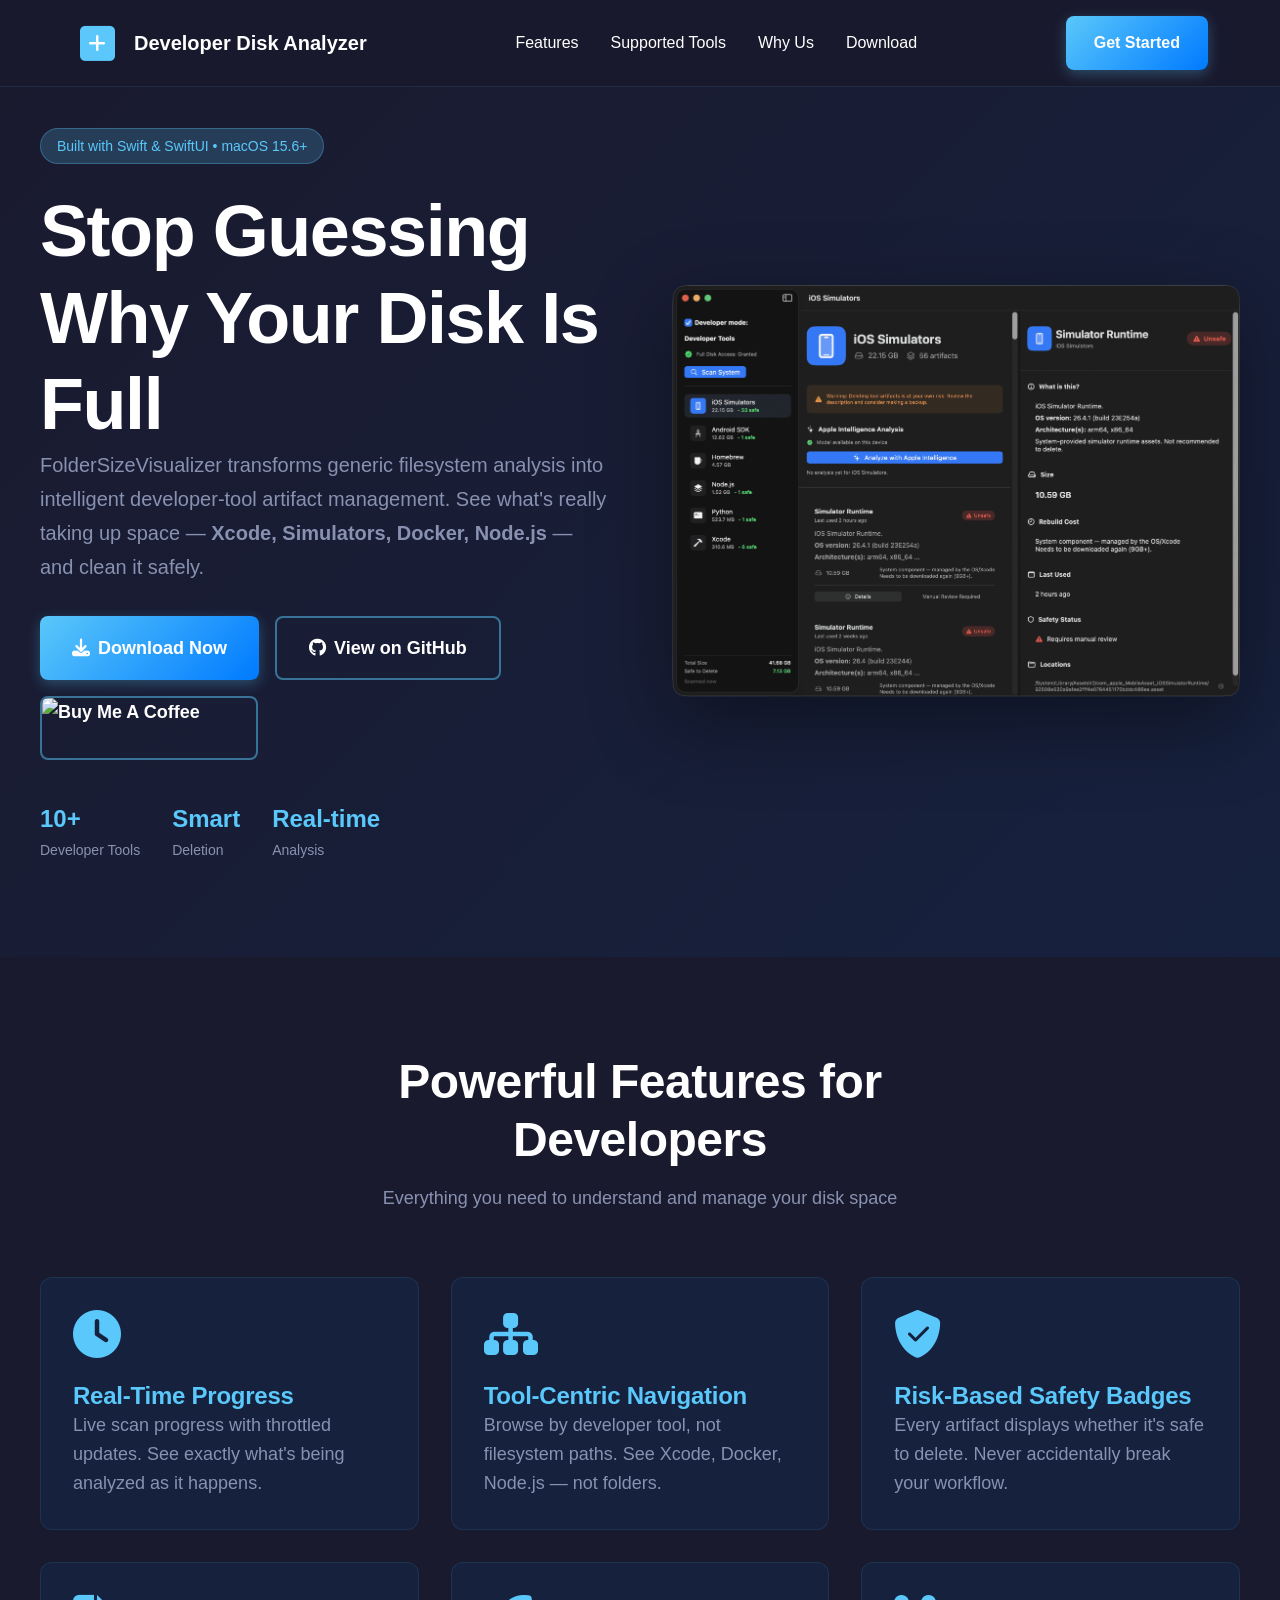
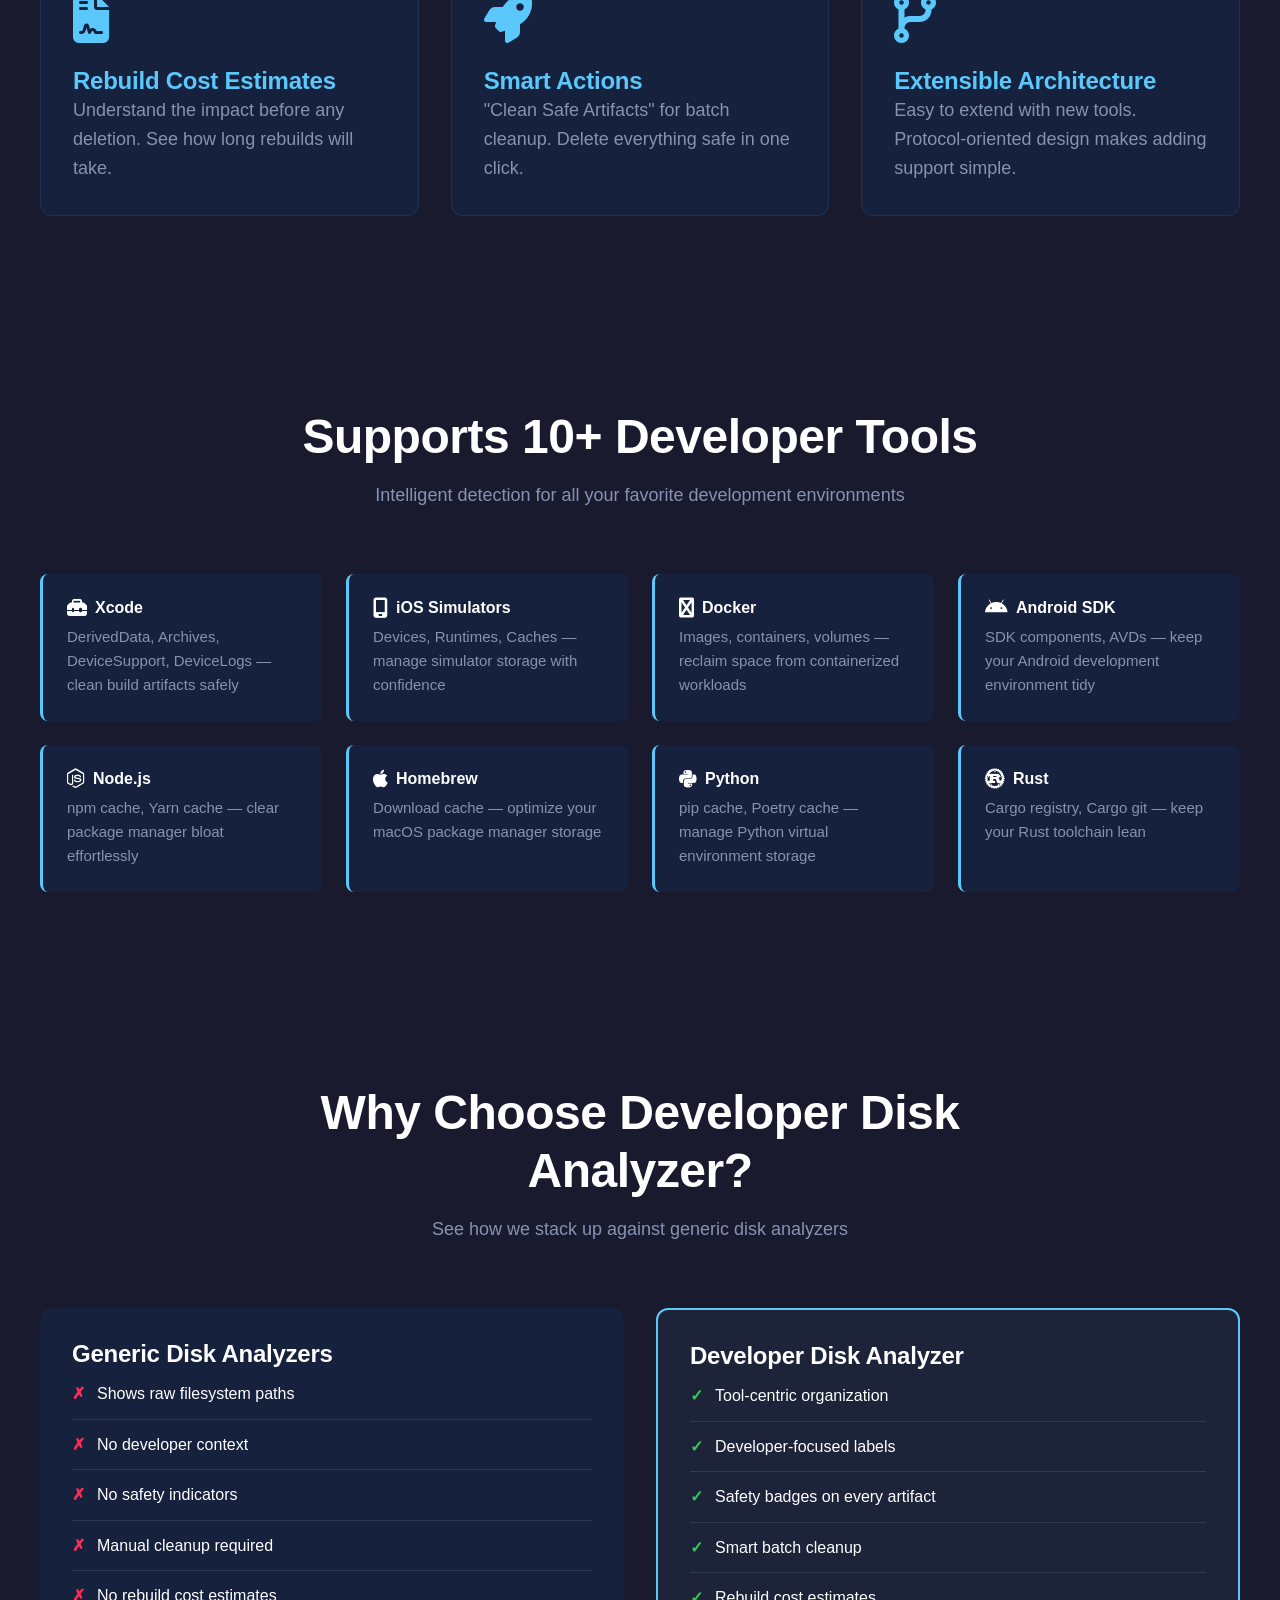
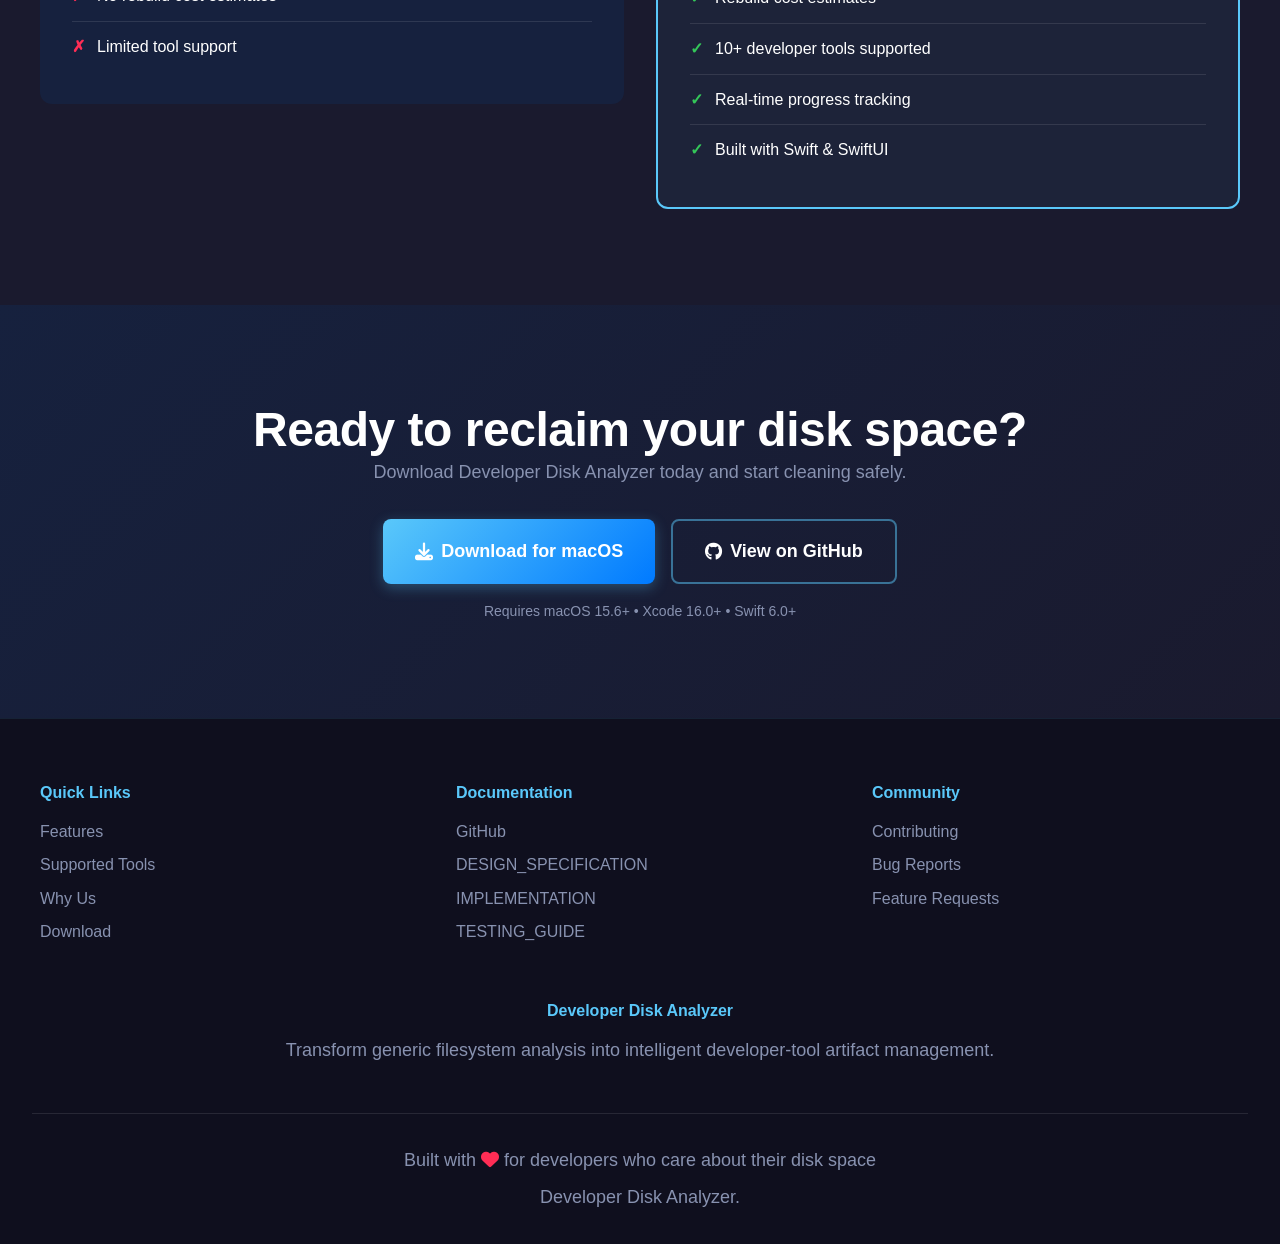
==== commit d9c14575: "fix: Change svg by fontawesome icons" ====
--- a/index.html
+++ b/index.html
@@ -7,6 +7,8 @@
     <title>Developer Disk Analyzer - Clean Developer Tool Artifacts on macOS</title>
     <meta name="description"
         content="Transform generic filesystem analysis into intelligent developer-tool artifact management. Clean Xcode, Simulators, Docker, Node.js and more safely.">
+    <link rel="stylesheet" href="https://cdnjs.cloudflare.com/ajax/libs/font-awesome/6.5.1/css/all.min.css">
+
     <style>
         :root {
             --primary: #5AC8FA;
@@ -324,6 +326,7 @@
             border-radius: 12px;
             border: 1px solid rgba(90, 200, 250, 0.1);
             transition: all 0.3s;
+            color: var(--primary);
         }
 
         .feature-card:hover {
@@ -440,6 +443,16 @@
             display: grid;
             grid-template-columns: repeat(auto-fit, minmax(200px, 1fr));
             gap: 3rem;
+        }
+
+        .footer-content-2 {
+            max-width: 1200px;
+            margin: 0 auto;
+            display: grid;
+            grid-template-columns: repeat(auto-fit, minmax(200px, 1fr));
+            gap: 3rem;
+            padding-top: 3rem;
+            text-align: center;
         }
 
         .footer-section h4 {
@@ -532,10 +545,10 @@
     <nav class="navbar">
         <div class="nav-container">
             <a href="#" class="logo">
-                <svg class="logo-icon" viewBox="0 0 40 40" fill="none">
-                    <rect width="40" height="40" rx="8" fill="#5AC8FA" />
-                    <path d="M10 20h20M20 10v20" stroke="white" stroke-width="3" />
-                </svg>
+                <span class="fa-stack fa-3x">
+                    <i class="fa-solid fa-square fa-stack-2x" style="color: #5BC7FA;"></i>
+                    <i class="fa-solid fa-plus fa-stack-1x" style="color: white;"></i>
+                </span>
                 <span>Developer Disk Analyzer</span>
             </a>
             <div class="nav-links">
@@ -564,18 +577,12 @@
                     <div class="hero-actions">
                         <a href="https://github.com/AD-Paladins/FolderSizeVisualizer/releases/download/v1.0.0/FolderSizeVisualizer.app.zip"
                             class="btn btn-primary btn-large">
-                            <svg class="icon" viewBox="0 0 24 24" fill="currentColor">
-                                <path
-                                    d="M12 2C6.48 2 2 6.48 2 12s4.48 10 10 10 10-4.48 10-10S17.52 2 12 2zm-1 15h2v2h-2v-2zm0-8h2v6h-2V9z" />
-                            </svg>
+                            <i class="fa-solid fa-download"></i>
                             Download Now
                         </a>
                         <a href="https://github.com/AD-Paladins/FolderSizeVisualizer" target="_blank"
                             class="btn btn-secondary btn-large">
-                            <svg class="icon" viewBox="0 0 24 24" fill="currentColor">
-                                <path
-                                    d="M12 0c-6.626 0-12 5.373-12 12 0 5.302 3.438 9.8 8.207 11.387.599.111.793-.261.793-.577v-2.234c-3.338.726-4.033-1.416-4.033-1.416-.546-1.387-1.333-1.756-1.333-1.756-1.089-.745.083-.729.083-.729 1.205.084 1.839 1.237 1.839 1.237 1.07 1.834 2.807 1.304 3.492.997.107-.775.418-1.305.762-1.604-1.665-.192-3.423-1.015-3.423-4.508 0-1.002.36-1.819.953-2.465-.091-.232-.41-1.172.096-2.443 0 0 .766-.246 2.513.943.722-.205 1.497-.316 2.268-.374.771.058 1.546.169 2.268.374 1.747-1.189 2.513-.943 2.513-.943.51 1.271.19 2.21.1.243.593.646.953 1.463.953 2.465 0 3.493-1.758 4.312-3.426 4.504.754.653 1.268 1.595 1.268 3.467v2.448c0 .314.198.694.796.576C18.564 21.797 22 17.298 22 12c0-6.627-5.373-12-12-12z" />
-                            </svg>
+                            <i class="fa-brands fa-github"></i>
                             View on GitHub
                         </a>
                         <a href="https://buymeacoffee.com/andrespalah" target="_blank"
@@ -617,59 +624,46 @@
             <div class="features-grid">
                 <div class="feature-card">
                     <div class="feature-icon">
-                        <svg viewBox="0 0 24 24" fill="none" stroke="currentColor" stroke-width="2">
-                            <circle cx="12" cy="12" r="10" />
-                            <path d="M12 6v6l4 2" />
-                        </svg>
+                        <i class="fa-solid fa-clock fa-3x"></i>
                     </div>
                     <h3>Real-Time Progress</h3>
                     <p>Live scan progress with throttled updates. See exactly what's being analyzed as it happens.</p>
                 </div>
                 <div class="feature-card">
                     <div class="feature-icon">
-                        <svg viewBox="0 0 24 24" fill="none" stroke="currentColor" stroke-width="2">
-                            <path d="M12 2l3 5h6l-5 4 2 7-6-3-6 3 2-7-5-4h6z" />
-                        </svg>
+                        <i class="fa-solid fa-sitemap fa-3x"></i>
                     </div>
                     <h3>Tool-Centric Navigation</h3>
                     <p>Browse by developer tool, not filesystem paths. See Xcode, Docker, Node.js — not folders.</p>
                 </div>
                 <div class="feature-card">
                     <div class="feature-icon">
-                        <svg viewBox="0 0 24 24" fill="none" stroke="currentColor" stroke-width="2">
-                            <path d="M9 11l3 3L22 4" />
-                            <path d="M21 12v7a2 2 0 01-2 2H5a2 2 0 01-2-2V5a2 2 0 012-2h11" />
-                        </svg>
+                        <span class="fa-stack fa-xl feature-icon">
+                            <i class="fa-solid fa-shield fa-stack-2x" ></i>
+                            <i class="fa-solid fa-check fa-stack-1x" style="color: var(--card-bg);"></i>
+                        </span>
                     </div>
                     <h3>Risk-Based Safety Badges</h3>
                     <p>Every artifact displays whether it's safe to delete. Never accidentally break your workflow.</p>
                 </div>
                 <div class="feature-card">
                     <div class="feature-icon">
-                        <svg viewBox="0 0 24 24" fill="none" stroke="currentColor" stroke-width="2">
-                            <rect x="2" y="2" width="20" height="20" rx="2" />
-                            <path d="M12 8v8M8 12h8" />
-                        </svg>
+
+                        <i class="fa-solid fa-file-contract fa-3x"></i>
                     </div>
                     <h3>Rebuild Cost Estimates</h3>
                     <p>Understand the impact before any deletion. See how long rebuilds will take.</p>
                 </div>
                 <div class="feature-card">
                     <div class="feature-icon">
-                        <svg viewBox="0 0 24 24" fill="none" stroke="currentColor" stroke-width="2">
-                            <path d="M21 12V7a5 5 0 00-10 0v5M3 12v5a5 5 0 0010 0v-5" />
-                        </svg>
+                        <i class="fa-solid fa-rocket fa-3x"></i>
                     </div>
                     <h3>Smart Actions</h3>
                     <p>"Clean Safe Artifacts" for batch cleanup. Delete everything safe in one click.</p>
                 </div>
                 <div class="feature-card">
                     <div class="feature-icon">
-                        <svg viewBox="0 0 24 24" fill="none" stroke="currentColor" stroke-width="2">
-                            <circle cx="12" cy="12" r="3" />
-                            <path
-                                d="M19.4 15a1.65 1.65 0 00.33 1.82l.06.06a2 2 0 010 2.83 2 2 0 01-2.83 0l-.06-.06a1.65 1.65 0 00-1.82-.33 1.65 1.65 0 00-1 1.51V21a2 2 0 01-2 2 2 2 0 01-2-2v-.09A1.65 1.65 0 009 19.4a1.65 1.65 0 00-1.82.33l-.06.06a2 2 0 01-2.83 0 2 2 0 010-2.83l.06-.06a1.65 1.65 0 00.33-1.82 1.65 1.65 0 00-1.51-1H3a2 2 0 01-2-2 2 2 0 012-2h.09A1.65 1.65 0 004.6 9a1.65 1.65 0 00-.33-1.82l-.06-.06a2 2 0 010-2.83 2 2 0 012.83 0l.06.06a1.65 1.65 0 001.82.33H9a1.65 1.65 0 001-1.51V3a2 2 0 012-2 2 2 0 012 2v.09a1.65 1.65 0 001 1.51 1.65 1.65 0 001.82-.33l.06-.06a2 2 0 012.83 0 2 2 0 010 2.83l-.06.06a1.65 1.65 0 00-.33 1.82V9a1.65 1.65 0 001.51 1H21a2 2 0 012 2 2 2 0 01-2 2h-.09a1.65 1.65 0 00-1.51 1z" />
-                        </svg>
+                        <i class="fa-solid fa-code-branch fa-3x"></i>
                     </div>
                     <h3>Extensible Architecture</h3>
                     <p>Easy to extend with new tools. Protocol-oriented design makes adding support simple.</p>
@@ -687,35 +681,35 @@
             </div>
             <div class="tools-list">
                 <div class="tool-item">
-                    <h4>🛠️ Xcode</h4>
+                    <h4><i class="fa-solid fa-toolbox fa-lg"></i> Xcode</h4>
                     <p>DerivedData, Archives, DeviceSupport, DeviceLogs — clean build artifacts safely</p>
                 </div>
                 <div class="tool-item">
-                    <h4>📱 iOS Simulators</h4>
+                    <h4><i class="fa-solid fa-mobile-screen fa-lg"></i> iOS Simulators</h4>
                     <p>Devices, Runtimes, Caches — manage simulator storage with confidence</p>
                 </div>
                 <div class="tool-item">
-                    <h4>🐳 Docker</h4>
+                    <h4><i class="fa-solid fa-docker fa-lg"></i> Docker</h4>
                     <p>Images, containers, volumes — reclaim space from containerized workloads</p>
                 </div>
                 <div class="tool-item">
-                    <h4>📦 Android SDK</h4>
+                    <h4><i class="fa-brands fa-android fa-lg"></i> Android SDK</h4>
                     <p>SDK components, AVDs — keep your Android development environment tidy</p>
                 </div>
                 <div class="tool-item">
-                    <h4>🟨 Node.js</h4>
+                    <h4><i class="fa-brands fa-node-js fa-lg"></i> Node.js</h4>
                     <p>npm cache, Yarn cache — clear package manager bloat effortlessly</p>
                 </div>
                 <div class="tool-item">
-                    <h4>🍺 Homebrew</h4>
+                    <h4><i class="fa-brands fa-apple fa-lg"></i> Homebrew</h4>
                     <p>Download cache — optimize your macOS package manager storage</p>
                 </div>
                 <div class="tool-item">
-                    <h4>🐍 Python</h4>
+                    <h4><i class="fa-brands fa-python fa-lg"></i> Python</h4>
                     <p>pip cache, Poetry cache — manage Python virtual environment storage</p>
                 </div>
                 <div class="tool-item">
-                    <h4>🦀 Rust</h4>
+                    <h4><i class="fa-brands fa-rust fa-lg"></i> Rust</h4>
                     <p>Cargo registry, Cargo git — keep your Rust toolchain lean</p>
                 </div>
             </div>
@@ -765,18 +759,12 @@
             <p>Download Developer Disk Analyzer today and start cleaning safely.</p>
             <div class="cta-buttons">
                 <a href="#" class="btn btn-primary btn-large">
-                    <svg class="icon" viewBox="0 0 24 24" fill="currentColor">
-                        <path
-                            d="M12 2C6.48 2 2 6.48 2 12s4.48 10 10 10 10-4.48 10-10S17.52 2 12 2zm-1 15h2v2h-2v-2zm0-8h2v6h-2V9z" />
-                    </svg>
+                    <i class="fa-solid fa-download"></i>
                     Download for macOS
                 </a>
                 <a href="https://github.com/AD-Paladins/FolderSizeVisualizer" target="_blank"
                     class="btn btn-secondary btn-large">
-                    <svg class="icon" viewBox="0 0 24 24" fill="currentColor">
-                        <path
-                            d="M12 0c-6.626 0-12 5.373-12 12 0 5.302 3.438 9.8 8.207 11.387.599.111.793-.261.793-.577v-2.234c-3.338.726-4.033-1.416-4.033-1.416-.546-1.387-1.333-1.756-1.333-1.756-1.089-.745.083-.729.083-.729 1.205.084 1.839 1.237 1.839 1.237 1.07 1.834 2.807 1.304 3.492.997.107-.775.418-1.305.762-1.604-1.665-.192-3.423-1.015-3.423-4.508 0-1.002.36-1.819.953-2.465-.091-.232-.41-1.172.096-2.443 0 0 .766-.246 2.513.943.722-.205 1.497-.316 2.268-.374.771.058 1.546.169 2.268.374 1.747-1.189 2.513-.943 2.513-.943.51 1.271.19 2.21.1.243.593.646.953 1.463.953 2.465 0 3.493-1.758 4.312-3.426 4.504.754.653 1.268 1.595 1.268 3.467v2.448c0 .314.198.694.796.576C18.564 21.797 22 17.298 22 12c0-6.627-5.373-12-12-12z" />
-                    </svg>
+                    <i class="fa-brands fa-github"></i>
                     View on GitHub
                 </a>
             </div>
@@ -789,10 +777,6 @@
     <!-- Footer -->
     <footer>
         <div class="footer-content">
-            <div class="footer-section">
-                <h4>Developer Disk Analyzer</h4>
-                <p>Transform generic filesystem analysis into intelligent developer-tool artifact management.</p>
-            </div>
             <div class="footer-section">
                 <h4>Quick Links</h4>
                 <ul>
@@ -820,11 +804,16 @@
                 </ul>
             </div>
         </div>
+        <div class="footer-content-2">
+            <div class="footer-section">
+                <h4>Developer Disk Analyzer</h4>
+                <p>Transform generic filesystem analysis into intelligent developer-tool artifact management.</p>
+            </div>
+        </div>
         <div class="footer-bottom">
-            <p>Built with ❤️ for developers who care about their disk space</p>
+            <p>Built with <i class="fa-solid fa-heart cross"></i> for developers who care about their disk space</p>
             <p style="margin-top: 0.5rem;">Developer Disk Analyzer.</p>
         </div>
     </footer>
 </body>
-
 </html>
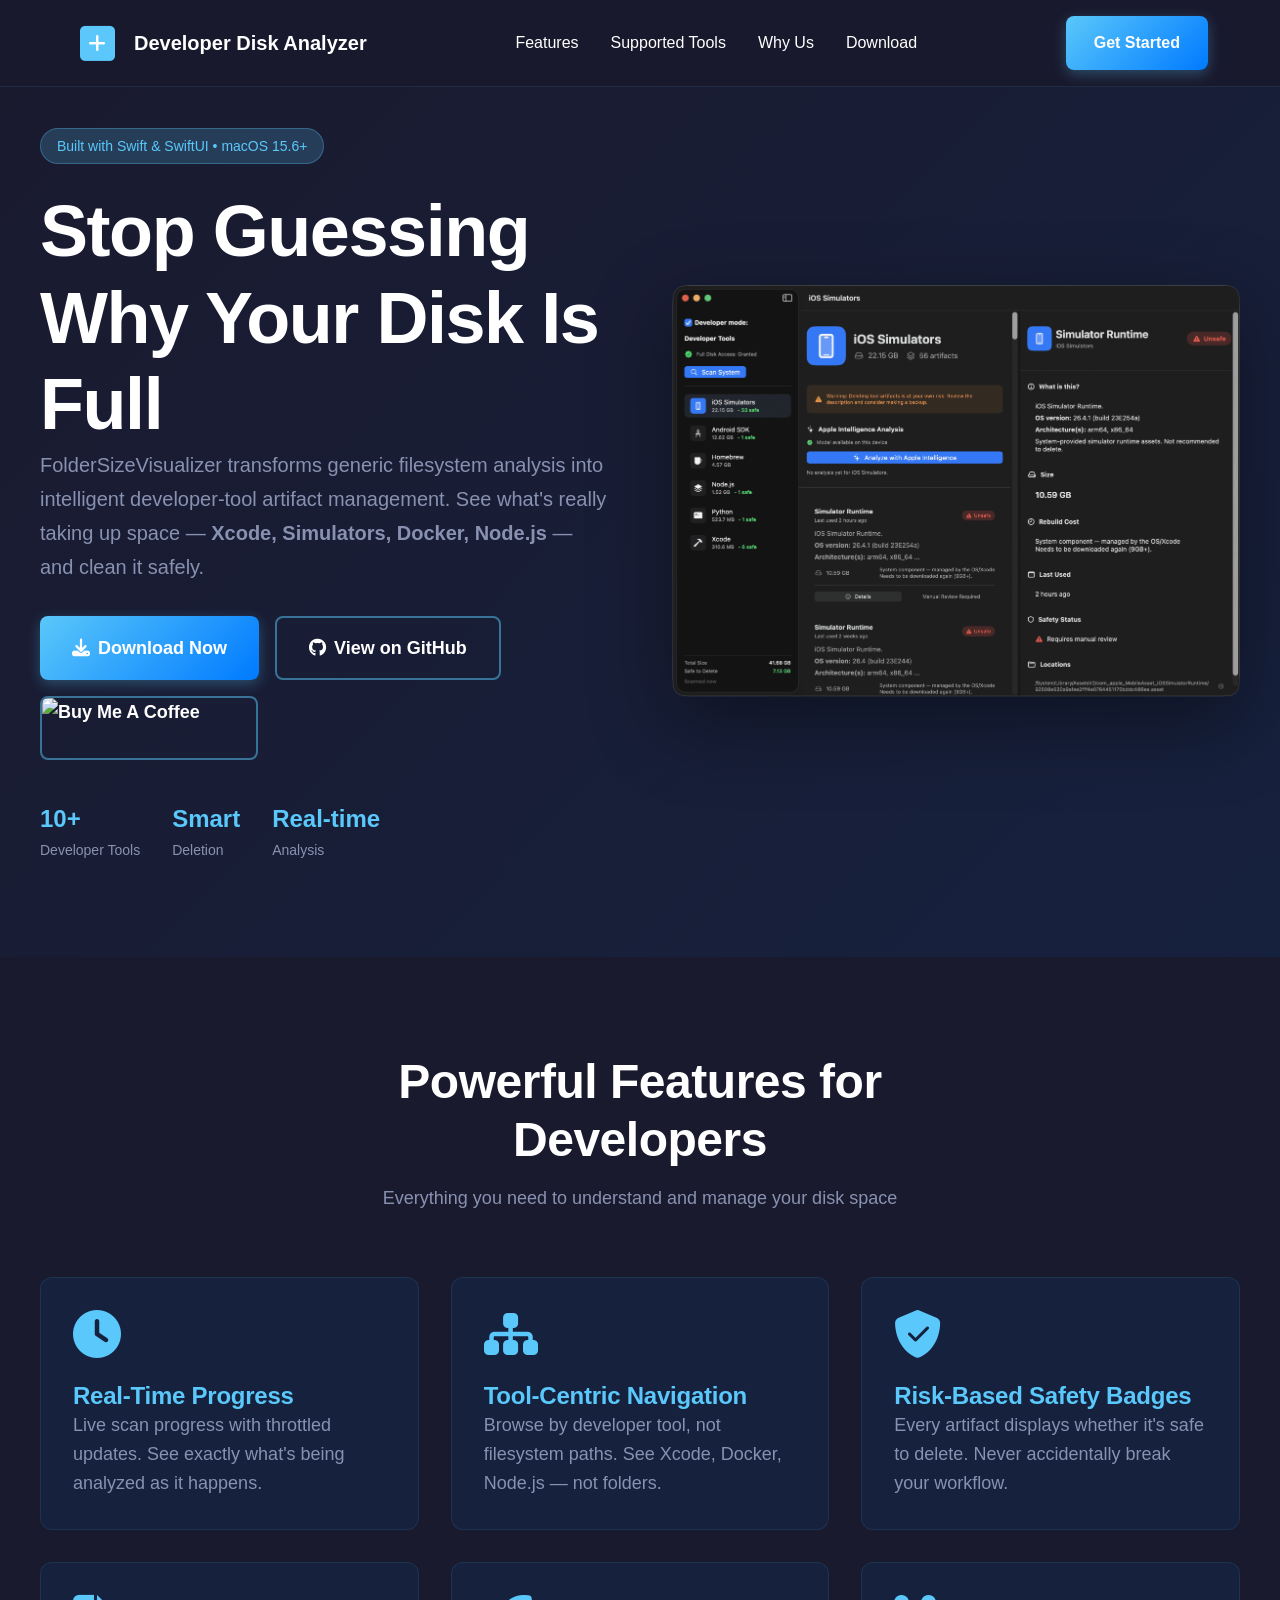
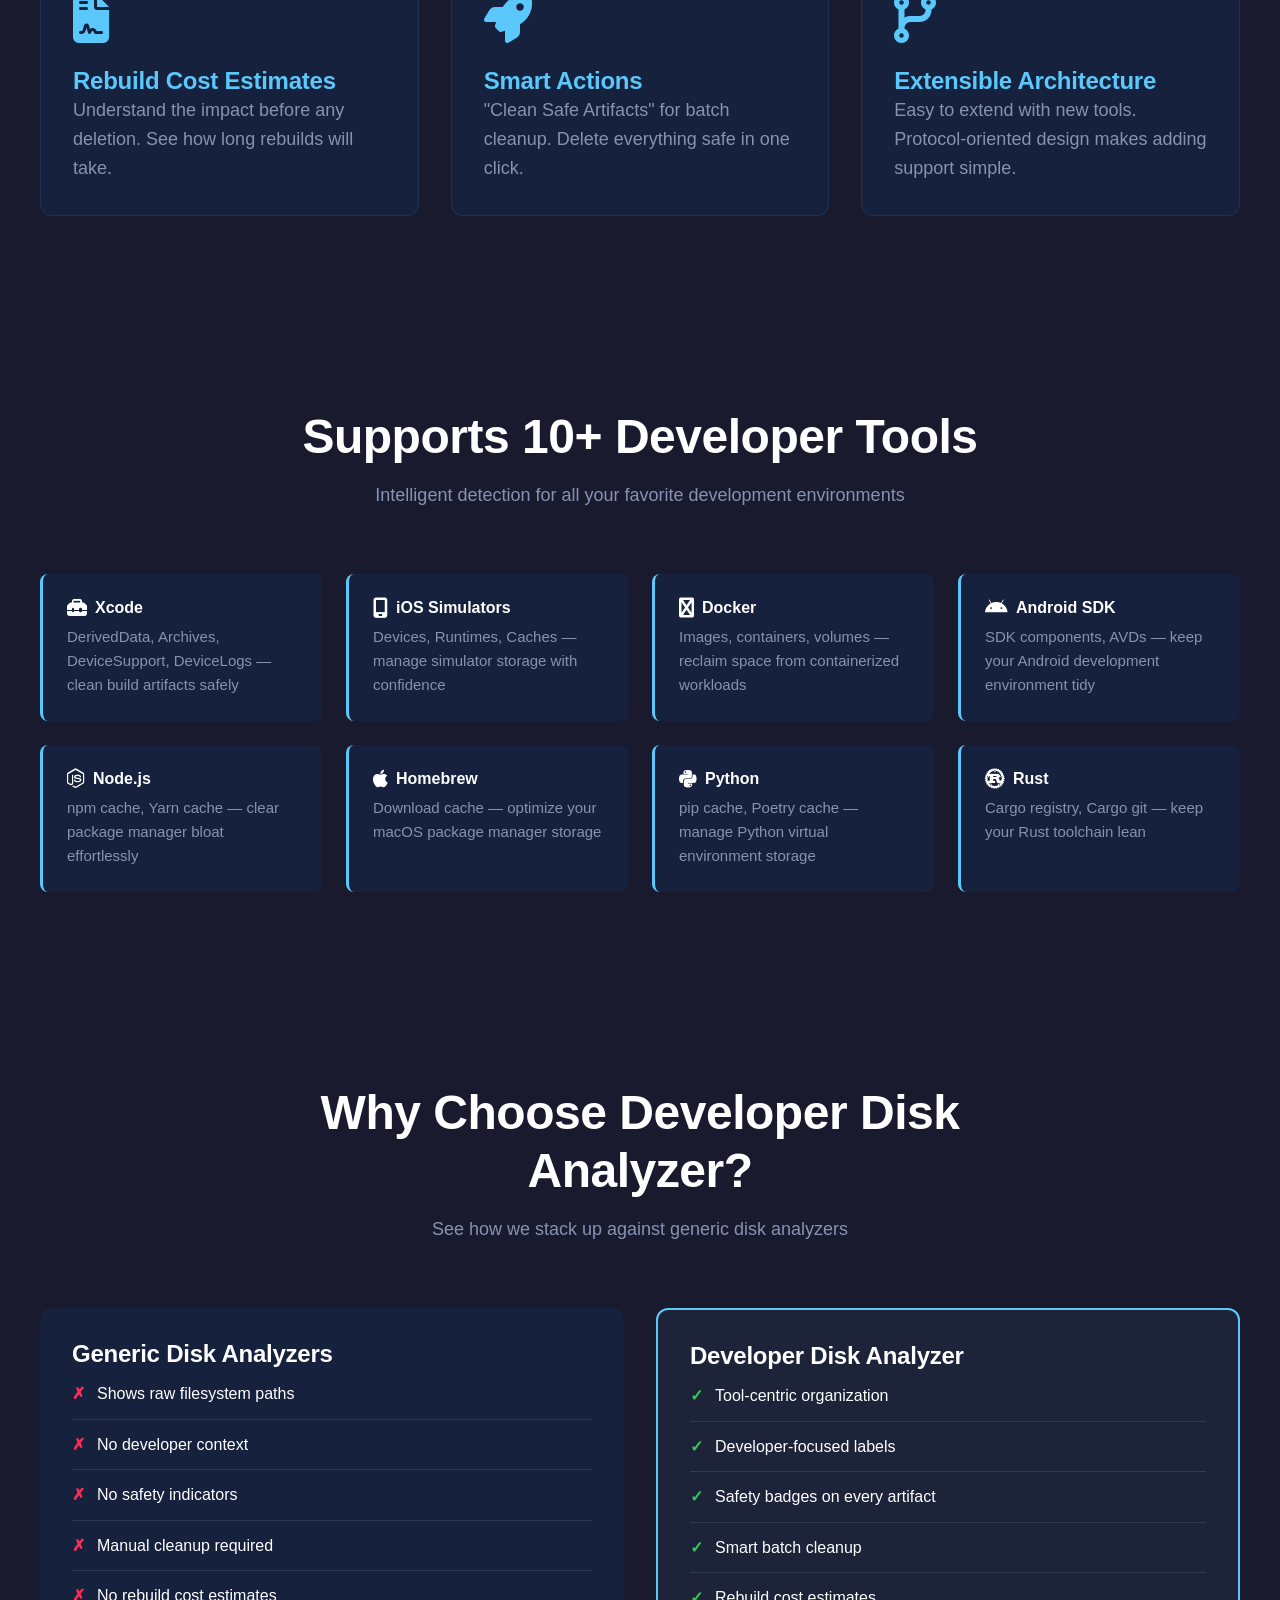
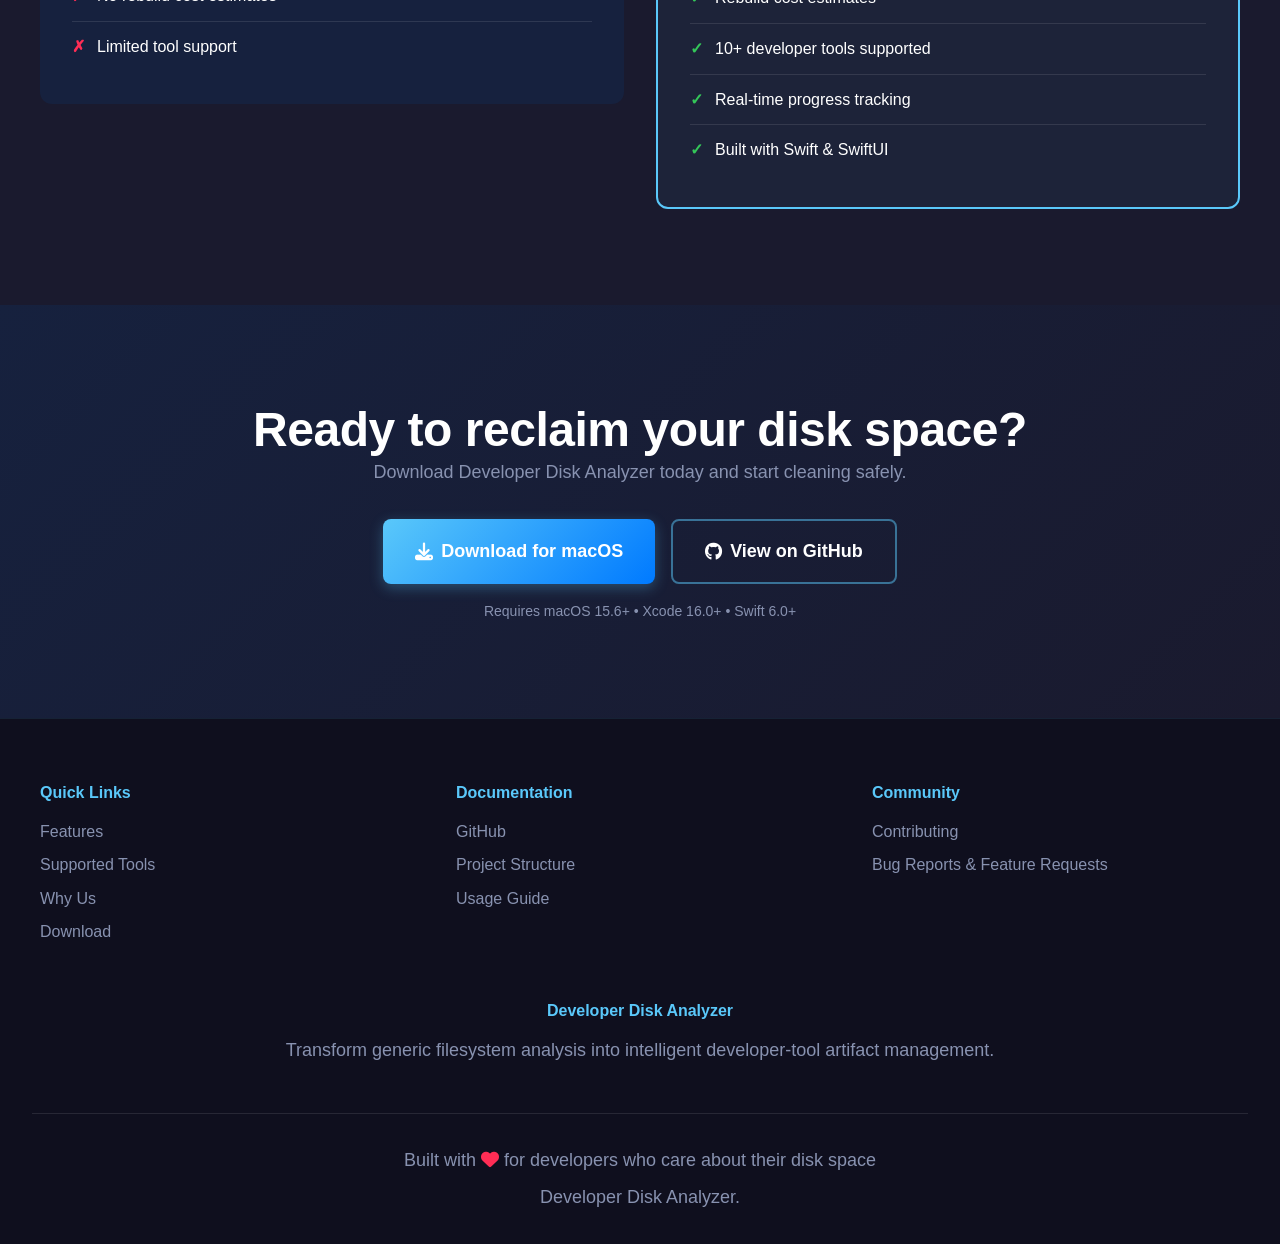
==== commit 9c2fd191: "fix: extract styles to index.css and fix broken documentation links Refactor index.html by moving in" ====
--- a/index.html
+++ b/index.html
@@ -8,536 +8,7 @@
     <meta name="description"
         content="Transform generic filesystem analysis into intelligent developer-tool artifact management. Clean Xcode, Simulators, Docker, Node.js and more safely.">
     <link rel="stylesheet" href="https://cdnjs.cloudflare.com/ajax/libs/font-awesome/6.5.1/css/all.min.css">
-
-    <style>
-        :root {
-            --primary: #5AC8FA;
-            --primary-dark: #4db8ea;
-            --secondary: #007AFF;
-            --accent: #FF2D55;
-            --success: #34C759;
-            --warning: #FF9500;
-            --dark-bg: #1a1a2e;
-            --card-bg: #16213e;
-            --text-main: #ffffff;
-            --text-muted: #8892b0;
-            --gradient-hero: linear-gradient(135deg, #1a1a2e 0%, #16213e 100%);
-            --gradient-blue: linear-gradient(135deg, #5AC8FA 0%, #007AFF 100%);
-        }
-
-        * {
-            margin: 0;
-            padding: 0;
-            box-sizing: border-box;
-        }
-
-        body {
-            font-family: -apple-system, BlinkMacSystemFont, 'Inter', 'Segoe UI', Roboto, sans-serif;
-            background: var(--dark-bg);
-            color: var(--text-main);
-            line-height: 1.6;
-            overflow-x: hidden;
-        }
-
-        /* Typography */
-        h1,
-        h2,
-        h3,
-        h4 {
-            font-weight: 700;
-            line-height: 1.2;
-        }
-
-        h1 {
-            font-size: clamp(2.5rem, 8vw, 4.5rem);
-            letter-spacing: -0.02em;
-        }
-
-        h2 {
-            font-size: clamp(2rem, 5vw, 3rem);
-            letter-spacing: -0.01em;
-        }
-
-        h3 {
-            font-size: 1.5rem;
-            letter-spacing: -0.01em;
-        }
-
-        p {
-            font-size: 1.125rem;
-            color: var(--text-muted);
-        }
-
-        /* Navigation */
-        .navbar {
-            position: fixed;
-            top: 0;
-            width: 100%;
-            padding: 1rem 0;
-            background: rgba(26, 26, 46, 0.95);
-            backdrop-filter: blur(20px);
-            z-index: 1000;
-            border-bottom: 1px solid rgba(90, 200, 250, 0.1);
-        }
-
-        .nav-container {
-            max-width: 1200px;
-            margin: 0 auto;
-            padding: 0 2rem;
-            display: flex;
-            align-items: center;
-            justify-content: space-between;
-        }
-
-        .logo {
-            display: flex;
-            align-items: center;
-            gap: 0.75rem;
-            text-decoration: none;
-        }
-
-        .logo-icon {
-            width: 40px;
-            height: 40px;
-        }
-
-        .logo span {
-            font-size: 1.25rem;
-            font-weight: 600;
-            color: var(--text-main);
-        }
-
-        .nav-links {
-            display: flex;
-            gap: 2rem;
-            align-items: center;
-        }
-
-        .nav-links a {
-            color: var(--text-main);
-            text-decoration: none;
-            font-weight: 500;
-            transition: color 0.2s;
-        }
-
-        .nav-links a:hover {
-            color: var(--primary);
-        }
-
-        /* Buttons */
-        .btn {
-            display: inline-flex;
-            align-items: center;
-            gap: 0.5rem;
-            padding: 0.875rem 1.75rem;
-            border-radius: 8px;
-            text-decoration: none;
-            font-weight: 600;
-            transition: all 0.2s;
-            cursor: pointer;
-            border: none;
-            font-size: 1rem;
-        }
-
-        .btn-primary {
-            background: var(--gradient-blue);
-            color: white;
-            box-shadow: 0 4px 14px rgba(90, 200, 250, 0.3);
-        }
-
-        .btn-primary:hover {
-            transform: translateY(-2px);
-            box-shadow: 0 6px 20px rgba(90, 200, 250, 0.4);
-        }
-
-        .btn-secondary {
-            background: transparent;
-            color: var(--text-main);
-            border: 2px solid rgba(90, 200, 250, 0.5);
-        }
-
-        .btn-secondary:hover {
-            border-color: var(--primary);
-            background: rgba(90, 200, 250, 0.1);
-        }
-
-        .btn-large {
-            padding: 1rem 2rem;
-            font-size: 1.125rem;
-        }
-
-        .icon {
-            width: 20px;
-            height: 20px;
-        }
-
-        /* Hero Section */
-        .hero {
-            padding: 8rem 2rem 6rem;
-            background: var(--gradient-hero);
-            min-height: 100vh;
-            display: flex;
-            align-items: center;
-        }
-
-        .hero .container {
-            max-width: 1200px;
-            margin: 0 auto;
-        }
-
-        .hero-content {
-            display: grid;
-            grid-template-columns: 1fr 1fr;
-            gap: 4rem;
-            align-items: center;
-        }
-
-        .badge {
-            display: inline-block;
-            padding: 0.375rem 1rem;
-            background: rgba(90, 200, 250, 0.2);
-            border: 1px solid rgba(90, 200, 250, 0.3);
-            border-radius: 50px;
-            font-size: 0.875rem;
-            font-weight: 500;
-            color: var(--primary);
-            margin-bottom: 1.5rem;
-        }
-
-        .hero-subtitle {
-            font-size: 1.25rem;
-            line-height: 1.7;
-            margin-bottom: 2rem;
-        }
-
-        .hero-actions {
-            display: flex;
-            gap: 1rem;
-            flex-wrap: wrap;
-            margin-bottom: 2.5rem;
-        }
-
-        .hero-stats {
-            display: flex;
-            gap: 2rem;
-        }
-
-        .stat {
-            display: flex;
-            flex-direction: column;
-        }
-
-        .stat-value {
-            font-size: 1.5rem;
-            font-weight: 700;
-            color: var(--primary);
-        }
-
-        .stat-label {
-            font-size: 0.875rem;
-            color: var(--text-muted);
-        }
-
-        /* Mockup */
-        .hero-image img {
-            max-width: 100%;
-            height: auto;
-            border-radius: 12px;
-            box-shadow: 0 25px 80px rgba(0, 0, 0, 0.4);
-        }
-
-        .hero-mockup {
-            background: var(--card-bg);
-            border-radius: 12px;
-            overflow: hidden;
-            box-shadow: 0 25px 80px rgba(0, 0, 0, 0.4);
-            border: 1px solid rgba(90, 200, 250, 0.2);
-        }
-
-        .mockup-header {
-            padding: 0.75rem 1rem;
-            background: rgba(0, 0, 0, 0.3);
-            display: flex;
-            gap: 0.5rem;
-        }
-
-        .mockup-dot {
-            width: 12px;
-            height: 12px;
-            border-radius: 50%;
-        }
-
-        .mockup-dot:nth-child(1) {
-            background: #ff5f56;
-        }
-
-        .mockup-dot:nth-child(2) {
-            background: #ffbd2e;
-        }
-
-        .mockup-dot:nth-child(3) {
-            background: #27ca40;
-        }
-
-        .mockup-content {
-            padding: 1.5rem;
-        }
-
-        .screenshot-placeholder {
-            background: linear-gradient(135deg, #1a1a2e 0%, #0f0f1e 100%);
-            border-radius: 8px;
-            overflow: hidden;
-            min-height: 300px;
-            display: flex;
-            align-items: center;
-            justify-content: center;
-        }
-
-        /* Sections */
-        section {
-            padding: 6rem 2rem;
-        }
-
-        .container {
-            max-width: 1200px;
-            margin: 0 auto;
-        }
-
-        .section-header {
-            text-align: center;
-            max-width: 700px;
-            margin: 0 auto 4rem;
-        }
-
-        .section-header h2 {
-            margin-bottom: 1rem;
-        }
-
-        /* Features Section */
-        .features-grid {
-            display: grid;
-            grid-template-columns: repeat(auto-fit, minmax(350px, 1fr));
-            gap: 2rem;
-        }
-
-        .feature-card {
-            background: var(--card-bg);
-            padding: 2rem;
-            border-radius: 12px;
-            border: 1px solid rgba(90, 200, 250, 0.1);
-            transition: all 0.3s;
-            color: var(--primary);
-        }
-
-        .feature-card:hover {
-            border-color: rgba(90, 200, 250, 0.3);
-            transform: translateY(-4px);
-        }
-
-        .feature-icon {
-            width: 48px;
-            height: 48px;
-            margin-bottom: 1.5rem;
-        }
-
-        .feature-icon svg {
-            stroke: var(--primary);
-            fill: none;
-            stroke-width: 2;
-        }
-
-        /* Tools Section */
-        .tools-list {
-            display: grid;
-            grid-template-columns: repeat(auto-fit, minmax(280px, 1fr));
-            gap: 1.5rem;
-        }
-
-        .tool-item {
-            background: var(--card-bg);
-            padding: 1.5rem;
-            border-radius: 8px;
-            border-left: 3px solid var(--primary);
-        }
-
-        .tool-item h4 {
-            margin-bottom: 0.5rem;
-            display: flex;
-            align-items: center;
-            gap: 0.5rem;
-        }
-
-        .tool-item p {
-            font-size: 0.9375rem;
-        }
-
-        /* Comparison Section */
-        .comparison-container {
-            display: grid;
-            grid-template-columns: 1fr 1fr;
-            gap: 2rem;
-            align-items: start;
-        }
-
-        .comparison-card {
-            background: var(--card-bg);
-            padding: 2rem;
-            border-radius: 12px;
-        }
-
-        .comparison-card.highlight {
-            border: 2px solid var(--primary);
-            background: rgba(90, 200, 250, 0.05);
-        }
-
-        .comparison-list {
-            list-style: none;
-        }
-
-        .comparison-list li {
-            padding: 0.75rem 0;
-            border-bottom: 1px solid rgba(255, 255, 255, 0.1);
-            display: flex;
-            align-items: center;
-            gap: 0.75rem;
-        }
-
-        .comparison-list li:last-child {
-            border-bottom: none;
-        }
-
-        .check {
-            color: var(--success);
-            font-weight: bold;
-        }
-
-        .cross {
-            color: var(--accent);
-            font-weight: bold;
-        }
-
-        /* CTA Section */
-        .cta-section {
-            background: linear-gradient(135deg, #16213e 0%, #1a1a2e 100%);
-            text-align: center;
-        }
-
-        .cta-buttons {
-            display: flex;
-            gap: 1rem;
-            justify-content: center;
-            flex-wrap: wrap;
-            margin-top: 2rem;
-        }
-
-        /* Footer */
-        footer {
-            background: #0f0f1e;
-            padding: 4rem 2rem 2rem;
-            border-top: 1px solid rgba(90, 200, 250, 0.1);
-        }
-
-        .footer-content {
-            max-width: 1200px;
-            margin: 0 auto;
-            display: grid;
-            grid-template-columns: repeat(auto-fit, minmax(200px, 1fr));
-            gap: 3rem;
-        }
-
-        .footer-content-2 {
-            max-width: 1200px;
-            margin: 0 auto;
-            display: grid;
-            grid-template-columns: repeat(auto-fit, minmax(200px, 1fr));
-            gap: 3rem;
-            padding-top: 3rem;
-            text-align: center;
-        }
-
-        .footer-section h4 {
-            margin-bottom: 1rem;
-            color: var(--primary);
-        }
-
-        .footer-section ul {
-            list-style: none;
-        }
-
-        .footer-section li {
-            margin-bottom: 0.5rem;
-        }
-
-        .footer-section a {
-            color: var(--text-muted);
-            text-decoration: none;
-            transition: color 0.2s;
-        }
-
-        .footer-section a:hover {
-            color: var(--primary);
-        }
-
-        .footer-bottom {
-            text-align: center;
-            padding-top: 2rem;
-            margin-top: 3rem;
-            border-top: 1px solid rgba(255, 255, 255, 0.1);
-            color: var(--text-muted);
-            font-size: 0.875rem;
-        }
-
-        /* Responsive */
-        @media (max-width: 968px) {
-            .nav-links {
-                display: none;
-            }
-
-            .hero-content {
-                grid-template-columns: 1fr;
-                text-align: center;
-            }
-
-            .hero-actions {
-                justify-content: center;
-            }
-
-            .hero-stats {
-                justify-content: center;
-                gap: 1rem;
-            }
-
-            .comparison-container {
-                grid-template-columns: 1fr;
-            }
-
-            .hero-image {
-                margin-bottom: 2rem;
-            }
-        }
-
-        @media (max-width: 640px) {
-            .nav-links {
-                display: none;
-            }
-
-            .hero {
-                padding-top: 6rem;
-            }
-
-            .features-grid {
-                grid-template-columns: 1fr;
-            }
-        }
-
-        @media (max-width: 480px) {
-            .hero-stats {
-                justify-content: center;
-                flex-direction: column;
-                gap: 1rem;
-            }
-        }
-    </style>
+    <link rel="stylesheet" href="./index.css">
 </head>
 
 <body>
@@ -639,7 +110,7 @@
                 <div class="feature-card">
                     <div class="feature-icon">
                         <span class="fa-stack fa-xl feature-icon">
-                            <i class="fa-solid fa-shield fa-stack-2x" ></i>
+                            <i class="fa-solid fa-shield fa-stack-2x"></i>
                             <i class="fa-solid fa-check fa-stack-1x" style="color: var(--card-bg);"></i>
                         </span>
                     </div>
@@ -758,7 +229,8 @@
             <h2>Ready to reclaim your disk space?</h2>
             <p>Download Developer Disk Analyzer today and start cleaning safely.</p>
             <div class="cta-buttons">
-                <a href="#" class="btn btn-primary btn-large">
+                <a href="https://github.com/AD-Paladins/FolderSizeVisualizer/releases/download/v1.0.0/FolderSizeVisualizer.app.zip"
+                    class="btn btn-primary btn-large">
                     <i class="fa-solid fa-download"></i>
                     Download for macOS
                 </a>
@@ -790,17 +262,19 @@
                 <h4>Documentation</h4>
                 <ul>
                     <li><a href="https://github.com/AD-Paladins/FolderSizeVisualizer" target="_blank">GitHub</a></li>
-                    <li><a href="#">DESIGN_SPECIFICATION</a></li>
-                    <li><a href="#">IMPLEMENTATION</a></li>
-                    <li><a href="#">TESTING_GUIDE</a></li>
+                    <li><a href="https://github.com/AD-Paladins/FolderSizeVisualizer#%EF%B8%8F-architecture-overview"
+                            target="_blank">Project Structure</a></li>
+                    <li><a href="https://github.com/AD-Paladins/FolderSizeVisualizer#-usage-guide" target="_blank">Usage
+                            Guide</a></li>
                 </ul>
             </div>
             <div class="footer-section">
                 <h4>Community</h4>
                 <ul>
-                    <li><a href="#">Contributing</a></li>
-                    <li><a href="#">Bug Reports</a></li>
-                    <li><a href="#">Feature Requests</a></li>
+                    <li><a href="https://github.com/AD-Paladins/FolderSizeVisualizer/graphs/contributors"
+                            target="_blank">Contributing</a></li>
+                    <li><a href="https://github.com/AD-Paladins/FolderSizeVisualizer/issues" target="_blank">Bug Reports
+                            & Feature Requests</a></li>
                 </ul>
             </div>
         </div>
@@ -816,4 +290,5 @@
         </div>
     </footer>
 </body>
+
 </html>
--- a/index.css
+++ b/index.css
@@ -0,0 +1,547 @@
+:root {
+    --primary: #5AC8FA;
+    --primary-dark: #4db8ea;
+    --secondary: #007AFF;
+    --accent: #FF2D55;
+    --success: #34C759;
+    --warning: #FF9500;
+    --dark-bg: #1a1a2e;
+    --card-bg: #16213e;
+    --text-main: #ffffff;
+    --text-muted: #8892b0;
+    --gradient-hero: linear-gradient(135deg, #1a1a2e 0%, #16213e 100%);
+    --gradient-blue: linear-gradient(135deg, #5AC8FA 0%, #007AFF 100%);
+}
+
+* {
+    margin: 0;
+    padding: 0;
+    box-sizing: border-box;
+}
+
+body {
+    font-family: -apple-system, BlinkMacSystemFont, 'Inter', 'Segoe UI', Roboto, sans-serif;
+    background: var(--dark-bg);
+    color: var(--text-main);
+    line-height: 1.6;
+    overflow-x: hidden;
+}
+
+/* Typography */
+h1,
+h2,
+h3,
+h4 {
+    font-weight: 700;
+    line-height: 1.2;
+}
+
+h1 {
+    font-size: clamp(2.5rem, 8vw, 4.5rem);
+    letter-spacing: -0.02em;
+}
+
+h2 {
+    font-size: clamp(2rem, 5vw, 3rem);
+    letter-spacing: -0.01em;
+}
+
+h3 {
+    font-size: 1.5rem;
+    letter-spacing: -0.01em;
+}
+
+p {
+    font-size: 1.125rem;
+    color: var(--text-muted);
+}
+
+/* Navigation */
+.navbar {
+    position: fixed;
+    top: 0;
+    width: 100%;
+    padding: 1rem 0;
+    background: rgba(26, 26, 46, 0.95);
+    backdrop-filter: blur(20px);
+    z-index: 1000;
+    border-bottom: 1px solid rgba(90, 200, 250, 0.1);
+}
+
+.nav-container {
+    max-width: 1200px;
+    margin: 0 auto;
+    padding: 0 2rem;
+    display: flex;
+    align-items: center;
+    justify-content: space-between;
+}
+
+.logo {
+    display: flex;
+    align-items: center;
+    gap: 0.75rem;
+    text-decoration: none;
+}
+
+.logo-icon {
+    width: 40px;
+    height: 40px;
+}
+
+.logo span {
+    font-size: 1.25rem;
+    font-weight: 600;
+    color: var(--text-main);
+}
+
+.nav-links {
+    display: flex;
+    gap: 2rem;
+    align-items: center;
+}
+
+.nav-links a {
+    color: var(--text-main);
+    text-decoration: none;
+    font-weight: 500;
+    transition: color 0.2s;
+}
+
+.nav-links a:hover {
+    color: var(--primary);
+}
+
+/* Buttons */
+.btn {
+    display: inline-flex;
+    align-items: center;
+    gap: 0.5rem;
+    padding: 0.875rem 1.75rem;
+    border-radius: 8px;
+    text-decoration: none;
+    font-weight: 600;
+    transition: all 0.2s;
+    cursor: pointer;
+    border: none;
+    font-size: 1rem;
+}
+
+.btn-primary {
+    background: var(--gradient-blue);
+    color: white;
+    box-shadow: 0 4px 14px rgba(90, 200, 250, 0.3);
+}
+
+.btn-primary:hover {
+    transform: translateY(-2px);
+    box-shadow: 0 6px 20px rgba(90, 200, 250, 0.4);
+}
+
+.btn-secondary {
+    background: transparent;
+    color: var(--text-main);
+    border: 2px solid rgba(90, 200, 250, 0.5);
+}
+
+.btn-secondary:hover {
+    border-color: var(--primary);
+    background: rgba(90, 200, 250, 0.1);
+}
+
+.btn-large {
+    padding: 1rem 2rem;
+    font-size: 1.125rem;
+}
+
+.icon {
+    width: 20px;
+    height: 20px;
+}
+
+/* Hero Section */
+.hero {
+    padding: 8rem 2rem 6rem;
+    background: var(--gradient-hero);
+    min-height: 100vh;
+    display: flex;
+    align-items: center;
+}
+
+.hero .container {
+    max-width: 1200px;
+    margin: 0 auto;
+}
+
+.hero-content {
+    display: grid;
+    grid-template-columns: 1fr 1fr;
+    gap: 4rem;
+    align-items: center;
+}
+
+.badge {
+    display: inline-block;
+    padding: 0.375rem 1rem;
+    background: rgba(90, 200, 250, 0.2);
+    border: 1px solid rgba(90, 200, 250, 0.3);
+    border-radius: 50px;
+    font-size: 0.875rem;
+    font-weight: 500;
+    color: var(--primary);
+    margin-bottom: 1.5rem;
+}
+
+.hero-subtitle {
+    font-size: 1.25rem;
+    line-height: 1.7;
+    margin-bottom: 2rem;
+}
+
+.hero-actions {
+    display: flex;
+    gap: 1rem;
+    flex-wrap: wrap;
+    margin-bottom: 2.5rem;
+}
+
+.hero-stats {
+    display: flex;
+    gap: 2rem;
+}
+
+.stat {
+    display: flex;
+    flex-direction: column;
+}
+
+.stat-value {
+    font-size: 1.5rem;
+    font-weight: 700;
+    color: var(--primary);
+}
+
+.stat-label {
+    font-size: 0.875rem;
+    color: var(--text-muted);
+}
+
+/* Mockup */
+.hero-image img {
+    max-width: 100%;
+    height: auto;
+    border-radius: 12px;
+    box-shadow: 0 25px 80px rgba(0, 0, 0, 0.4);
+}
+
+.hero-mockup {
+    background: var(--card-bg);
+    border-radius: 12px;
+    overflow: hidden;
+    box-shadow: 0 25px 80px rgba(0, 0, 0, 0.4);
+    border: 1px solid rgba(90, 200, 250, 0.2);
+}
+
+.mockup-header {
+    padding: 0.75rem 1rem;
+    background: rgba(0, 0, 0, 0.3);
+    display: flex;
+    gap: 0.5rem;
+}
+
+.mockup-dot {
+    width: 12px;
+    height: 12px;
+    border-radius: 50%;
+}
+
+.mockup-dot:nth-child(1) {
+    background: #ff5f56;
+}
+
+.mockup-dot:nth-child(2) {
+    background: #ffbd2e;
+}
+
+.mockup-dot:nth-child(3) {
+    background: #27ca40;
+}
+
+.mockup-content {
+    padding: 1.5rem;
+}
+
+.screenshot-placeholder {
+    background: linear-gradient(135deg, #1a1a2e 0%, #0f0f1e 100%);
+    border-radius: 8px;
+    overflow: hidden;
+    min-height: 300px;
+    display: flex;
+    align-items: center;
+    justify-content: center;
+}
+
+/* Sections */
+section {
+    padding: 6rem 2rem;
+}
+
+.container {
+    max-width: 1200px;
+    margin: 0 auto;
+}
+
+.section-header {
+    text-align: center;
+    max-width: 700px;
+    margin: 0 auto 4rem;
+}
+
+.section-header h2 {
+    margin-bottom: 1rem;
+}
+
+/* Features Section */
+.features-grid {
+    display: grid;
+    grid-template-columns: repeat(auto-fit, minmax(350px, 1fr));
+    gap: 2rem;
+}
+
+.feature-card {
+    background: var(--card-bg);
+    padding: 2rem;
+    border-radius: 12px;
+    border: 1px solid rgba(90, 200, 250, 0.1);
+    transition: all 0.3s;
+    color: var(--primary);
+}
+
+.feature-card:hover {
+    border-color: rgba(90, 200, 250, 0.3);
+    transform: translateY(-4px);
+}
+
+.feature-icon {
+    width: 48px;
+    height: 48px;
+    margin-bottom: 1.5rem;
+}
+
+.feature-icon svg {
+    stroke: var(--primary);
+    fill: none;
+    stroke-width: 2;
+}
+
+/* Tools Section */
+.tools-list {
+    display: grid;
+    grid-template-columns: repeat(auto-fit, minmax(280px, 1fr));
+    gap: 1.5rem;
+}
+
+.tool-item {
+    background: var(--card-bg);
+    padding: 1.5rem;
+    border-radius: 8px;
+    border-left: 3px solid var(--primary);
+}
+
+.tool-item h4 {
+    margin-bottom: 0.5rem;
+    display: flex;
+    align-items: center;
+    gap: 0.5rem;
+}
+
+.tool-item p {
+    font-size: 0.9375rem;
+}
+
+/* Comparison Section */
+.comparison-container {
+    display: grid;
+    grid-template-columns: 1fr 1fr;
+    gap: 2rem;
+    align-items: start;
+}
+
+.comparison-card {
+    background: var(--card-bg);
+    padding: 2rem;
+    border-radius: 12px;
+}
+
+.comparison-card.highlight {
+    border: 2px solid var(--primary);
+    background: rgba(90, 200, 250, 0.05);
+}
+
+.comparison-list {
+    list-style: none;
+}
+
+.comparison-list li {
+    padding: 0.75rem 0;
+    border-bottom: 1px solid rgba(255, 255, 255, 0.1);
+    display: flex;
+    align-items: center;
+    gap: 0.75rem;
+}
+
+.comparison-list li:last-child {
+    border-bottom: none;
+}
+
+.check {
+    color: var(--success);
+    font-weight: bold;
+}
+
+.cross {
+    color: var(--accent);
+    font-weight: bold;
+}
+
+/* CTA Section */
+.cta-section {
+    background: linear-gradient(135deg, #16213e 0%, #1a1a2e 100%);
+    text-align: center;
+}
+
+.cta-buttons {
+    display: flex;
+    gap: 1rem;
+    justify-content: center;
+    flex-wrap: wrap;
+    margin-top: 2rem;
+}
+
+/* Footer */
+footer {
+    background: #0f0f1e;
+    padding: 4rem 2rem 2rem;
+    border-top: 1px solid rgba(90, 200, 250, 0.1);
+}
+
+.footer-content {
+    max-width: 1200px;
+    margin: 0 auto;
+    display: grid;
+    grid-template-columns: repeat(auto-fit, minmax(200px, 1fr));
+    gap: 3rem;
+}
+
+.footer-content-2 {
+    max-width: 1200px;
+    margin: 0 auto;
+    display: grid;
+    grid-template-columns: repeat(auto-fit, minmax(200px, 1fr));
+    gap: 3rem;
+    padding-top: 3rem;
+    text-align: center;
+}
+
+.footer-section h4 {
+    margin-bottom: 1rem;
+    color: var(--primary);
+}
+
+.footer-section ul {
+    list-style: none;
+}
+
+.footer-section li {
+    margin-bottom: 0.5rem;
+}
+
+.footer-section a {
+    color: var(--text-muted);
+    text-decoration: none;
+    transition: color 0.2s;
+
+    position: relative;
+    display: inline-flex;
+    align-items: center;
+    gap: 0.5rem;
+}
+
+.footer-section a::after {
+    content: '\f35d';
+    /* Unicode para fa-external-link-alt */
+    font-family: "Font Awesome 6 Free";
+    font-weight: 900;
+    font-size: 0.7em;
+    color: var(--primary);
+    opacity: 0;
+    transition: opacity 0.2s;
+}
+
+.footer-section a:hover {
+    color: var(--primary);
+}
+
+.footer-section a:hover::after {
+    opacity: 1;
+}
+
+.footer-bottom {
+    text-align: center;
+    padding-top: 2rem;
+    margin-top: 3rem;
+    border-top: 1px solid rgba(255, 255, 255, 0.1);
+    color: var(--text-muted);
+    font-size: 0.875rem;
+}
+
+/* Responsive */
+@media (max-width: 968px) {
+    .nav-links {
+        display: none;
+    }
+
+    .hero-content {
+        grid-template-columns: 1fr;
+        text-align: center;
+    }
+
+    .hero-actions {
+        justify-content: center;
+    }
+
+    .hero-stats {
+        justify-content: center;
+        gap: 1rem;
+    }
+
+    .comparison-container {
+        grid-template-columns: 1fr;
+    }
+
+    .hero-image {
+        margin-bottom: 2rem;
+    }
+}
+
+@media (max-width: 640px) {
+    .nav-links {
+        display: none;
+    }
+
+    .hero {
+        padding-top: 6rem;
+    }
+
+    .features-grid {
+        grid-template-columns: 1fr;
+    }
+}
+
+@media (max-width: 480px) {
+    .hero-stats {
+        justify-content: center;
+        flex-direction: column;
+        gap: 1rem;
+    }
+}
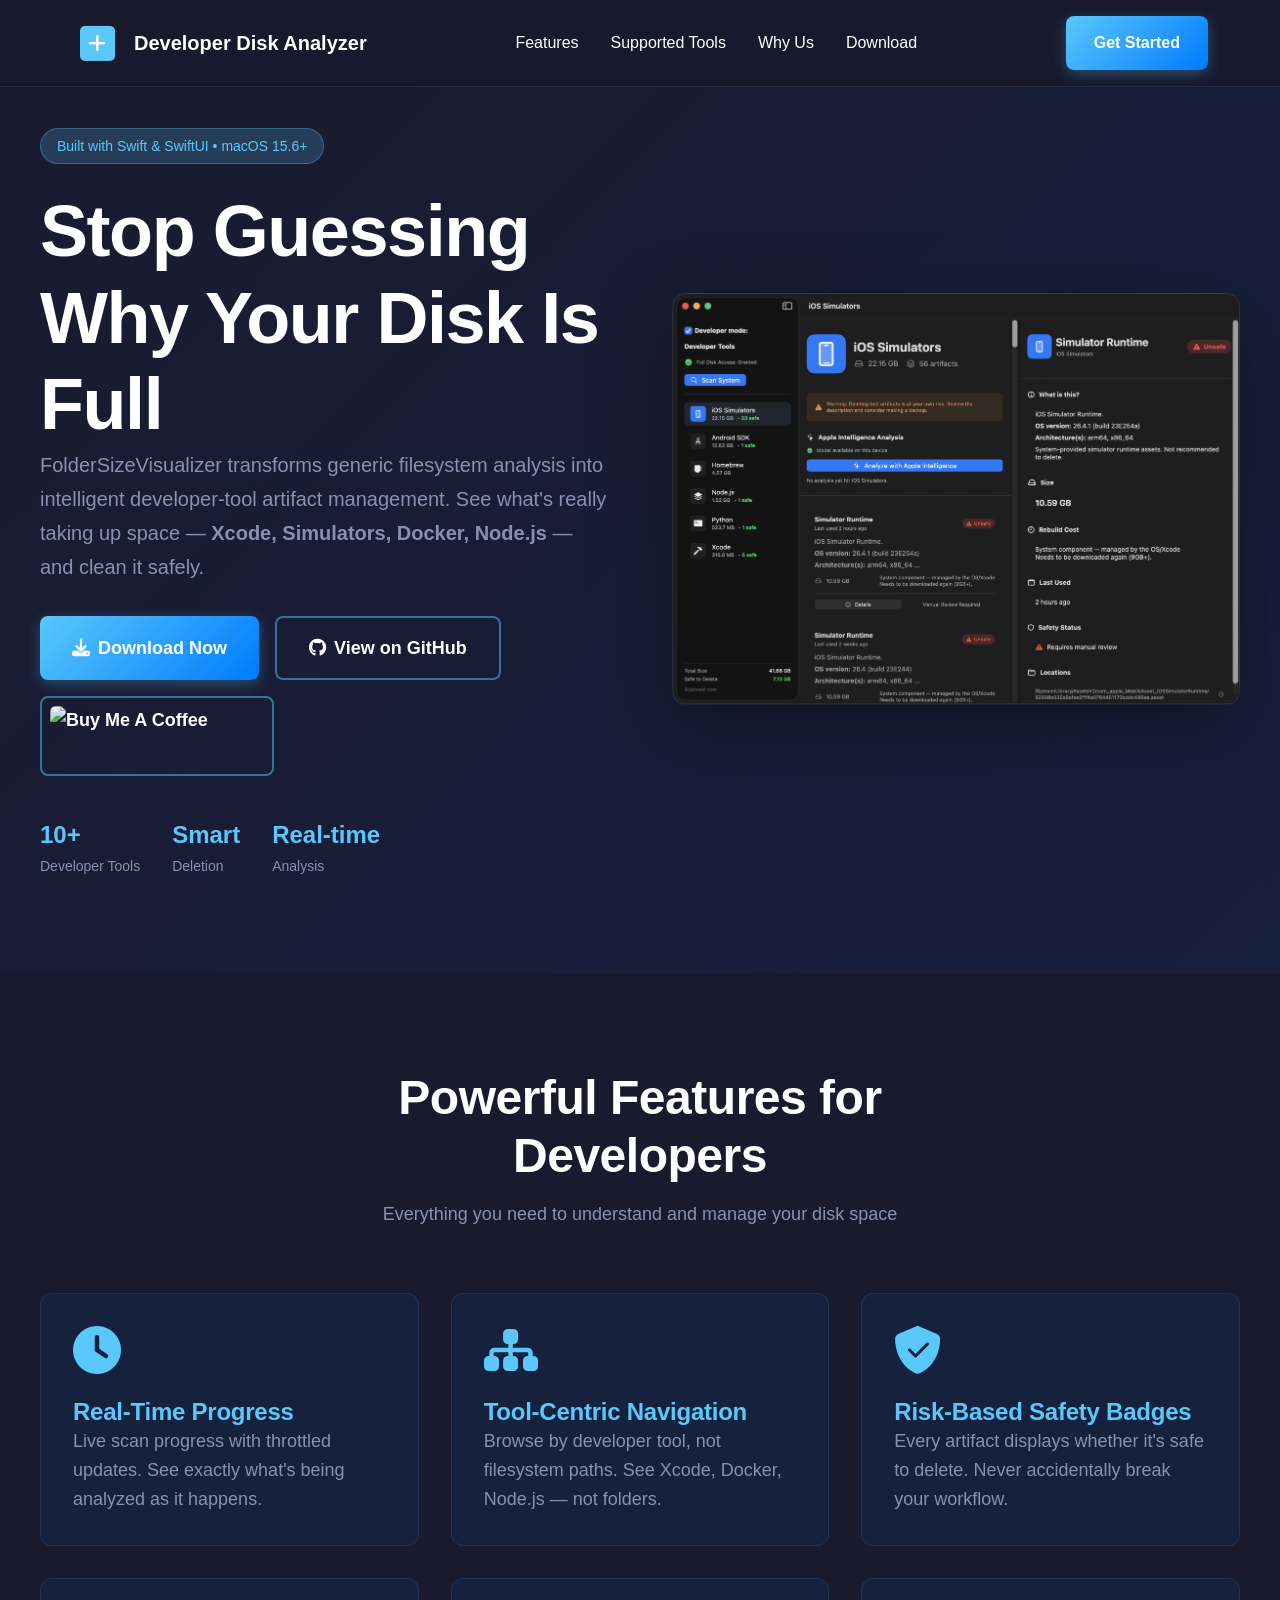
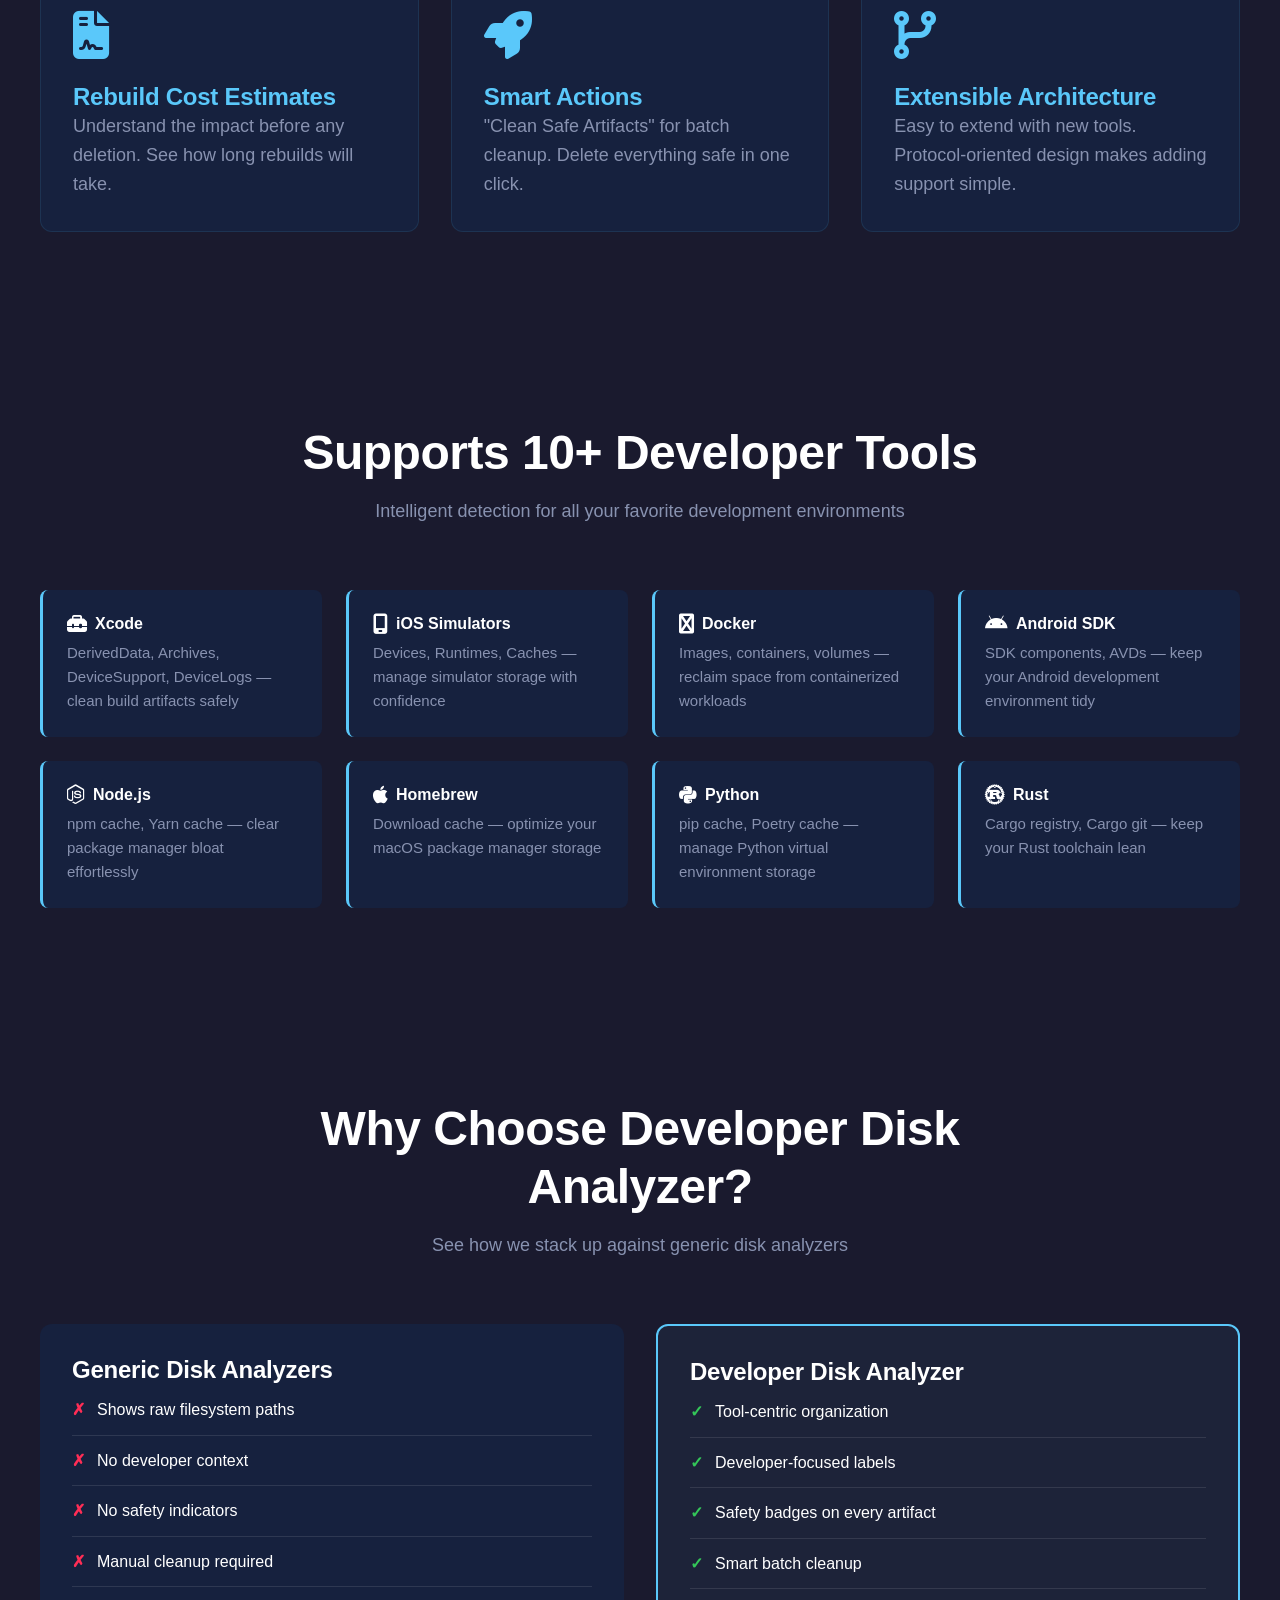
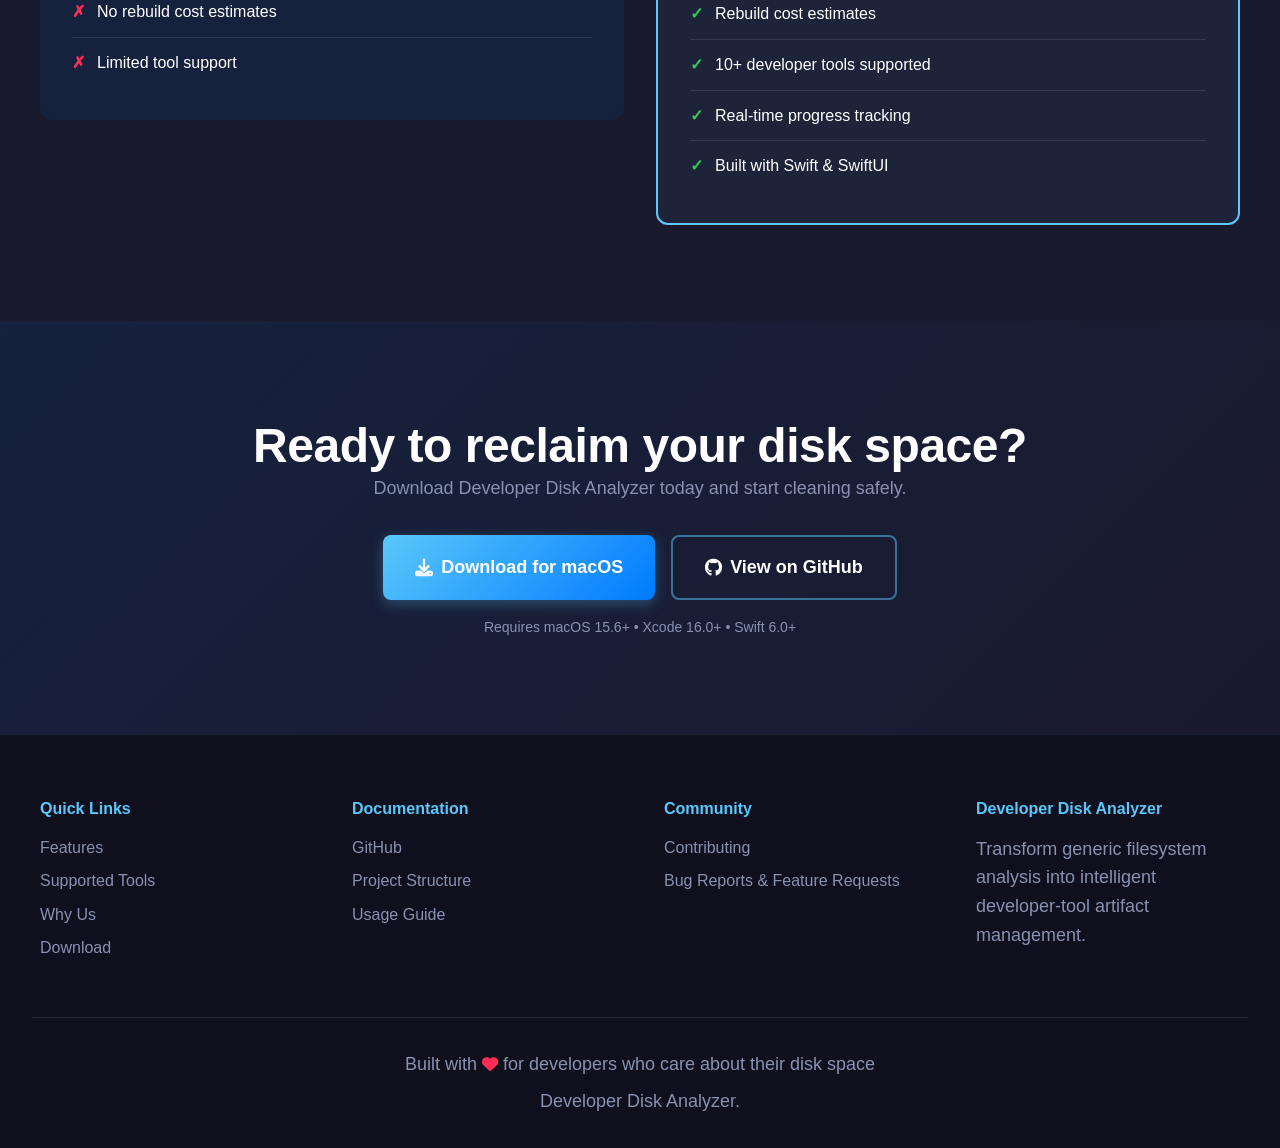
==== commit 1b45f6e9: "Enhance landing page with SEO meta tags, security updates, and UI refinements - Add Open Graph and T" ====
--- a/index.html
+++ b/index.html
@@ -7,7 +7,21 @@
     <title>Developer Disk Analyzer - Clean Developer Tool Artifacts on macOS</title>
     <meta name="description"
         content="Transform generic filesystem analysis into intelligent developer-tool artifact management. Clean Xcode, Simulators, Docker, Node.js and more safely.">
-    <link rel="stylesheet" href="https://cdnjs.cloudflare.com/ajax/libs/font-awesome/6.5.1/css/all.min.css">
+    <link rel="icon" type="image/png" href="./resources/favicon.png">
+    <!-- Open Graph / Social Media -->
+    <meta property="og:title" content="Developer Disk Analyzer">
+    <meta property="og:description"
+        content="Transform generic filesystem analysis into intelligent developer-tool artifact management. Clean Xcode, Simulators, Docker, Node.js and more safely.">
+    <meta property="og:image" content="./resources/DevDashboardCompact.png">
+    <meta property="og:url" content="https://github.com/AD-Paladins/FolderSizeVisualizer">
+    <meta property="og:type" content="website">
+    <meta name="twitter:card" content="summary_large_image">
+    <meta name="twitter:title" content="Developer Disk Analyzer">
+    <meta name="twitter:description"
+        content="Transform generic filesystem analysis into intelligent developer-tool artifact management.">
+    <meta name="twitter:image" content="./resources/DevDashboardCompact.png">
+    <link rel="stylesheet"
+        href="https://cdnjs.cloudflare.com/ajax/libs/font-awesome/6.5.1/css/all.min.css">
     <link rel="stylesheet" href="./index.css">
 </head>
 
@@ -51,16 +65,15 @@
                             <i class="fa-solid fa-download"></i>
                             Download Now
                         </a>
-                        <a href="https://github.com/AD-Paladins/FolderSizeVisualizer" target="_blank"
+                        <a href="https://github.com/AD-Paladins/FolderSizeVisualizer" target="_blank" rel="noopener noreferrer"
                             class="btn btn-secondary btn-large">
                             <i class="fa-brands fa-github"></i>
                             View on GitHub
                         </a>
-                        <a href="https://buymeacoffee.com/andrespalah" target="_blank"
-                            style="height: 64px; width: 218px;; padding-left: 0px; padding-right: 0px; padding-top: 0px; padding-bottom: 0px;"
-                            class="btn btn-secondary btn-large">
+                        <a href="https://buymeacoffee.com/andrespalah" target="_blank" rel="noopener noreferrer"
+                            class="btn btn-secondary btn-large btn-bmc">
                             <img src="https://cdn.buymeacoffee.com/buttons/default-orange.png" alt="Buy Me A Coffee"
-                                style="height: 60px; width: 214px; border-radius: 6px;" />
+                                width="214" height="60" />
                         </a>
                     </div>
                     <div class="hero-stats">
@@ -79,7 +92,7 @@
                     </div>
                 </div>
                 <div class="hero-image">
-                    <img alt="image" src="./resources/DevDashboardCompact.png" />
+                    <img alt="Developer Disk Analyzer - Dashboard mostrando análisis de disco con Xcode, Simuladores y Docker" src="./resources/DevDashboardCompact.png" />
                 </div>
             </div>
         </div>
@@ -234,8 +247,8 @@
                     <i class="fa-solid fa-download"></i>
                     Download for macOS
                 </a>
-                <a href="https://github.com/AD-Paladins/FolderSizeVisualizer" target="_blank"
-                    class="btn btn-secondary btn-large">
+                <a href="https://github.com/AD-Paladins/FolderSizeVisualizer" target="_blank" rel="noopener noreferrer"
+                                            class="btn btn-secondary btn-large">
                     <i class="fa-brands fa-github"></i>
                     View on GitHub
                 </a>
@@ -261,10 +274,10 @@
             <div class="footer-section">
                 <h4>Documentation</h4>
                 <ul>
-                    <li><a href="https://github.com/AD-Paladins/FolderSizeVisualizer" target="_blank">GitHub</a></li>
+                    <li><a href="https://github.com/AD-Paladins/FolderSizeVisualizer" target="_blank" rel="noopener noreferrer">GitHub</a></li>
                     <li><a href="https://github.com/AD-Paladins/FolderSizeVisualizer#%EF%B8%8F-architecture-overview"
-                            target="_blank">Project Structure</a></li>
-                    <li><a href="https://github.com/AD-Paladins/FolderSizeVisualizer#-usage-guide" target="_blank">Usage
+                            target="_blank" rel="noopener noreferrer">Project Structure</a></li>
+                    <li><a href="https://github.com/AD-Paladins/FolderSizeVisualizer#-usage-guide" target="_blank" rel="noopener noreferrer">Usage
                             Guide</a></li>
                 </ul>
             </div>
@@ -272,20 +285,18 @@
                 <h4>Community</h4>
                 <ul>
                     <li><a href="https://github.com/AD-Paladins/FolderSizeVisualizer/graphs/contributors"
-                            target="_blank">Contributing</a></li>
-                    <li><a href="https://github.com/AD-Paladins/FolderSizeVisualizer/issues" target="_blank">Bug Reports
+                            target="_blank" rel="noopener noreferrer">Contributing</a></li>
+                    <li><a href="https://github.com/AD-Paladins/FolderSizeVisualizer/issues" target="_blank" rel="noopener noreferrer">Bug Reports
                             & Feature Requests</a></li>
                 </ul>
             </div>
-        </div>
-        <div class="footer-content-2">
             <div class="footer-section">
                 <h4>Developer Disk Analyzer</h4>
                 <p>Transform generic filesystem analysis into intelligent developer-tool artifact management.</p>
             </div>
         </div>
         <div class="footer-bottom">
-            <p>Built with <i class="fa-solid fa-heart cross"></i> for developers who care about their disk space</p>
+            <p>Built with <i class="fa-solid fa-heart heart-icon"></i> for developers who care about their disk space</p>
             <p style="margin-top: 0.5rem;">Developer Disk Analyzer.</p>
         </div>
     </footer>
--- a/index.css
+++ b/index.css
@@ -154,7 +154,29 @@
     font-size: 1.125rem;
 }
 
-.icon {
+.btn-bmc {
+    display: inline-flex;
+    align-items: center;
+    justify-content: center;
+    padding: 0.5rem;
+    background: transparent;
+    border: 2px solid rgba(90, 200, 250, 0.5);
+    border-radius: 8px;
+    transition: all 0.2s;
+}
+
+.btn-bmc:hover {
+    border-color: var(--primary);
+    background: rgba(90, 200, 250, 0.1);
+}
+
+.btn-bmc img {
+    height: 60px;
+    width: auto;
+    border-radius: 6px;
+}
+
+.icon {", 
     width: 20px;
     height: 20px;
 }
@@ -433,14 +455,9 @@
     gap: 3rem;
 }
 
-.footer-content-2 {
-    max-width: 1200px;
-    margin: 0 auto;
-    display: grid;
-    grid-template-columns: repeat(auto-fit, minmax(200px, 1fr));
-    gap: 3rem;
-    padding-top: 3rem;
-    text-align: center;
+.heart-icon {
+    color: var(--accent);
+    font-size: 0.9em;
 }
 
 .footer-section h4 {
@@ -468,8 +485,8 @@
 }
 
 .footer-section a::after {
-    content: '\f35d';
-    /* Unicode para fa-external-link-alt */
+    content: '\f08e';
+    /* Unicode for fa-arrow-up-right-from-square (external link icon) */
     font-family: "Font Awesome 6 Free";
     font-weight: 900;
     font-size: 0.7em;
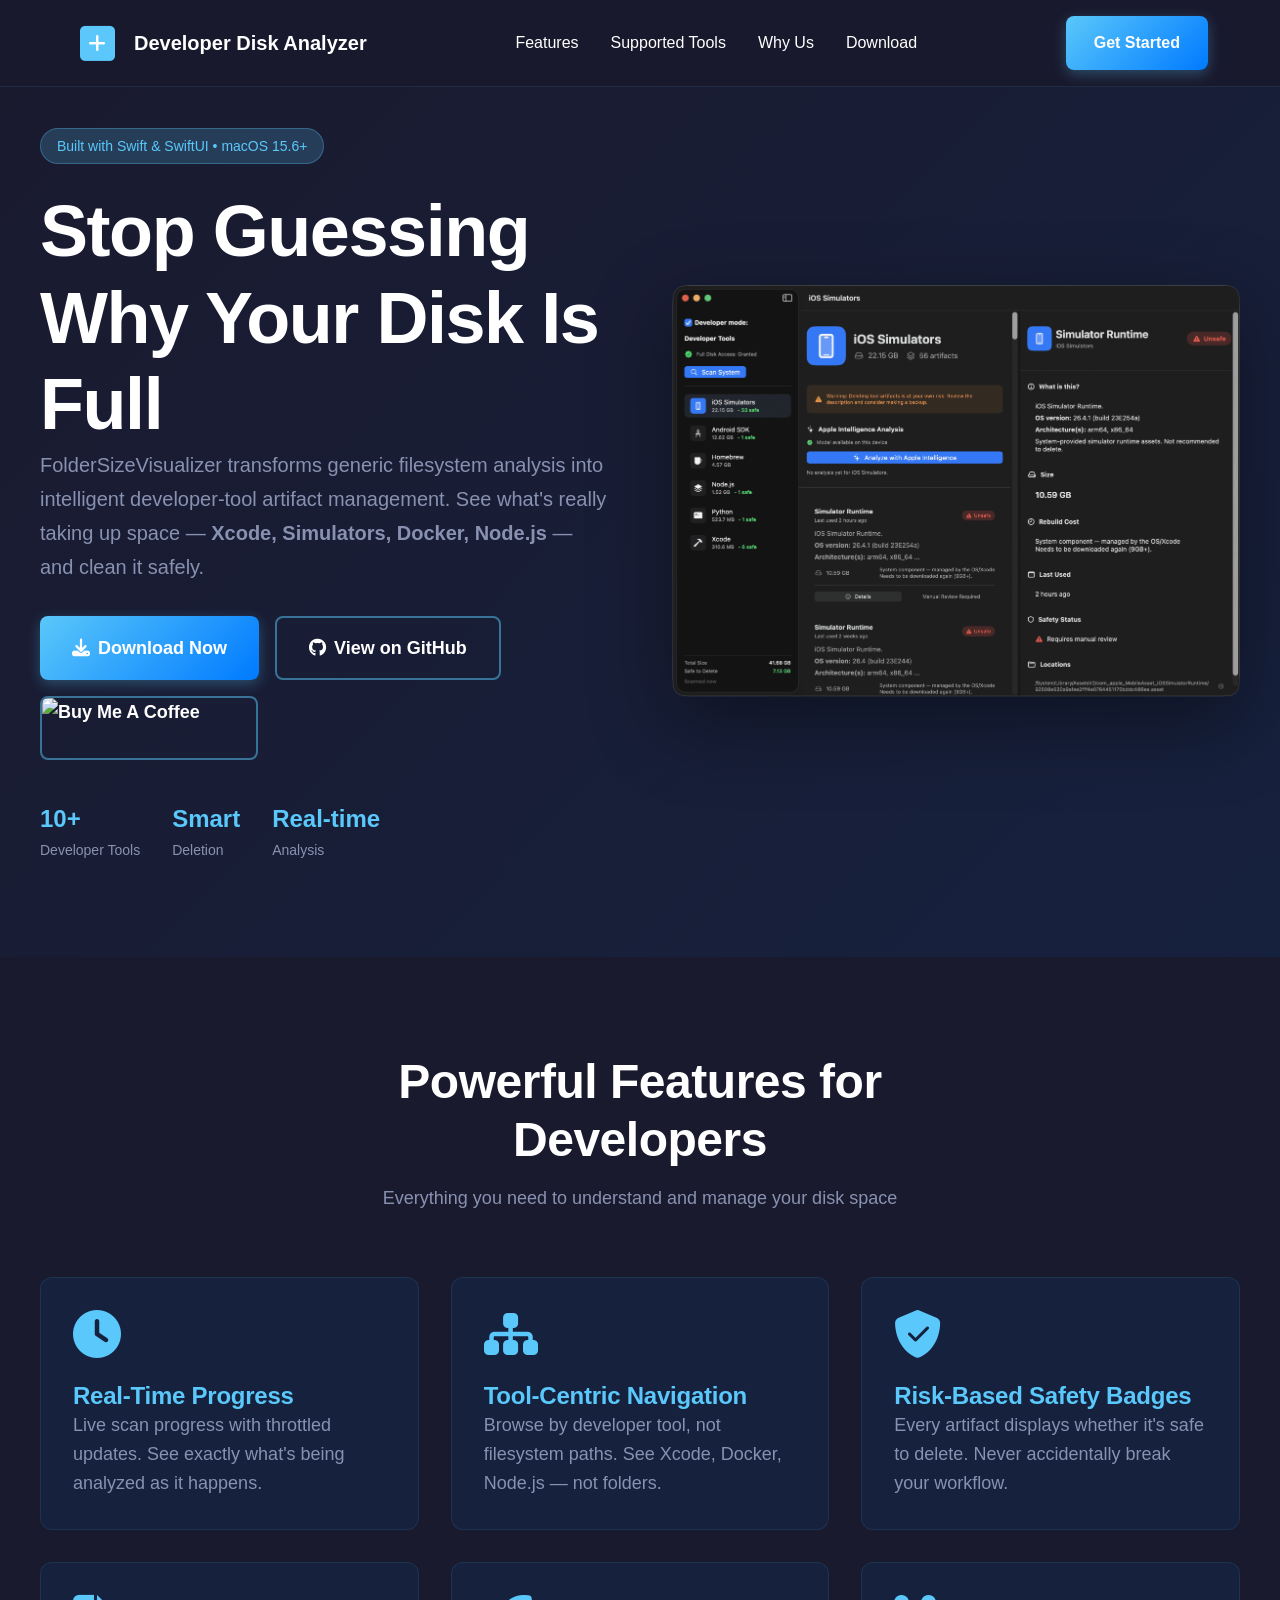
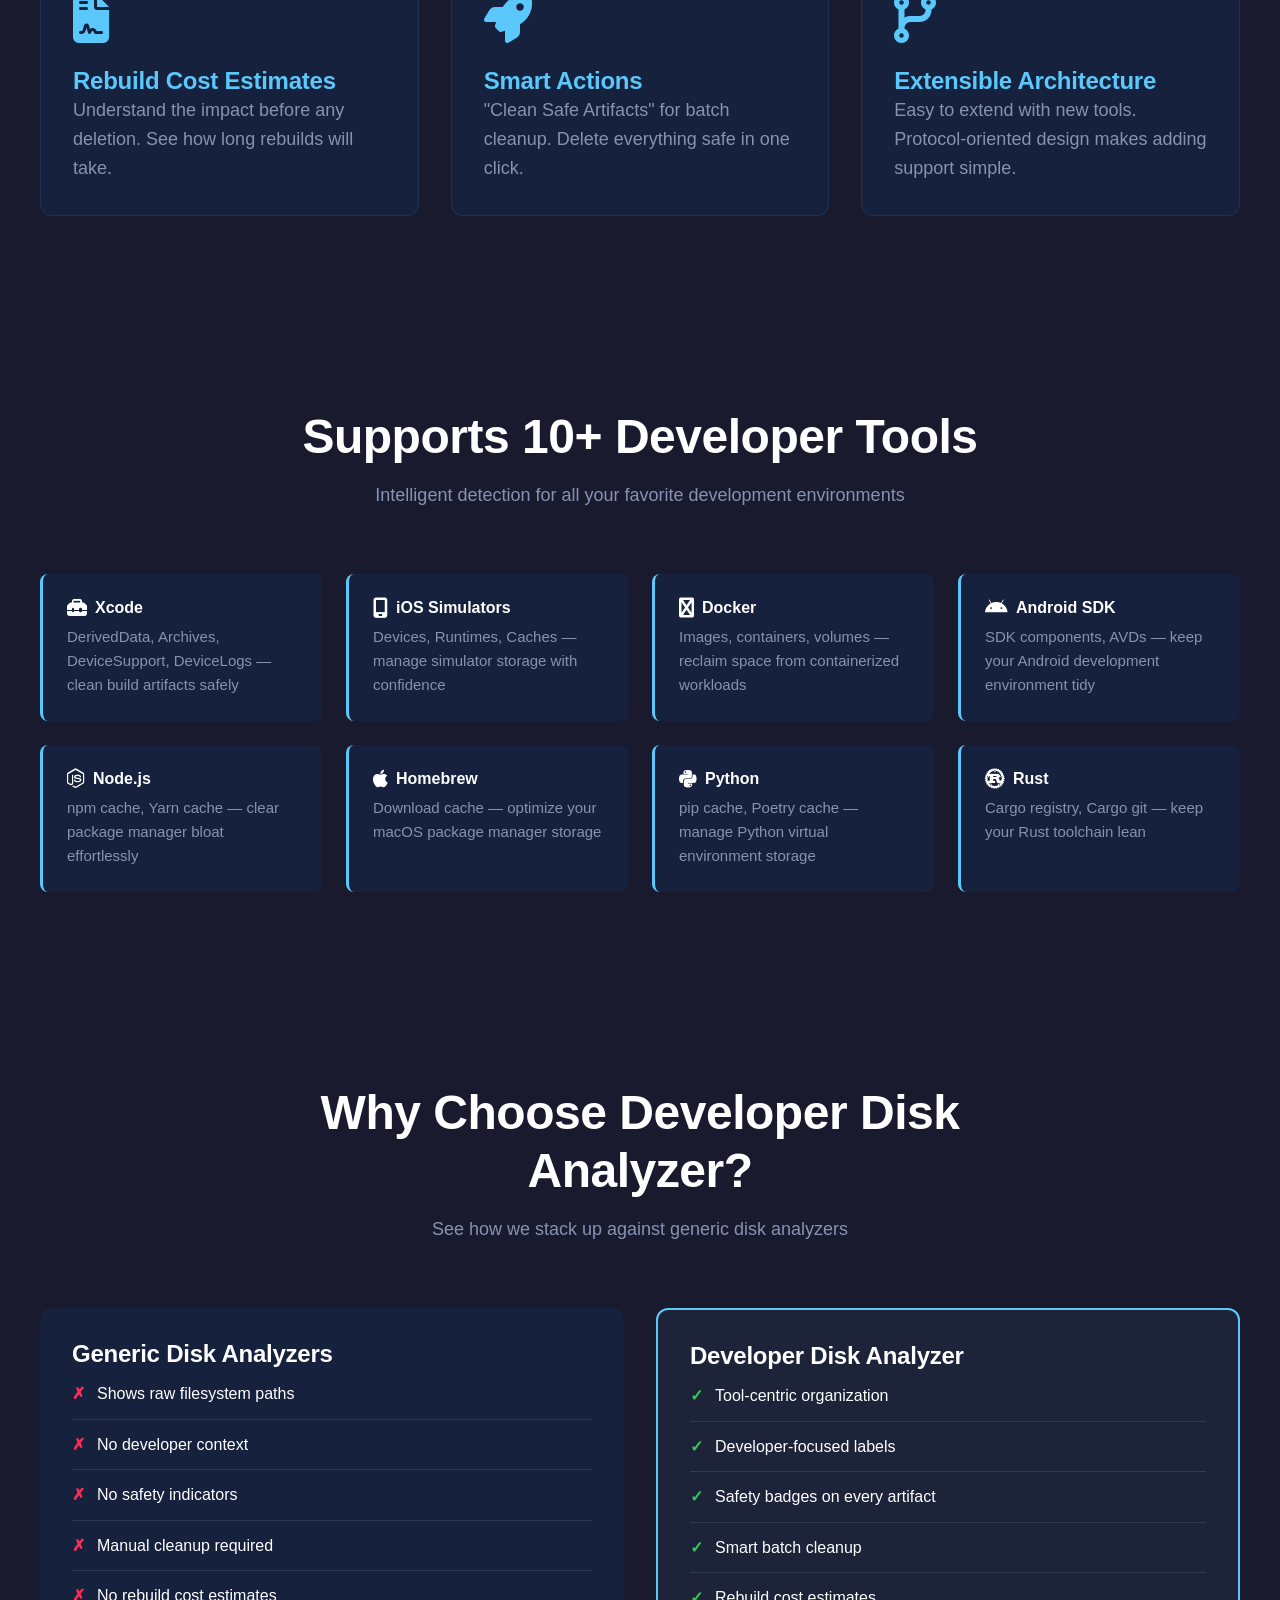
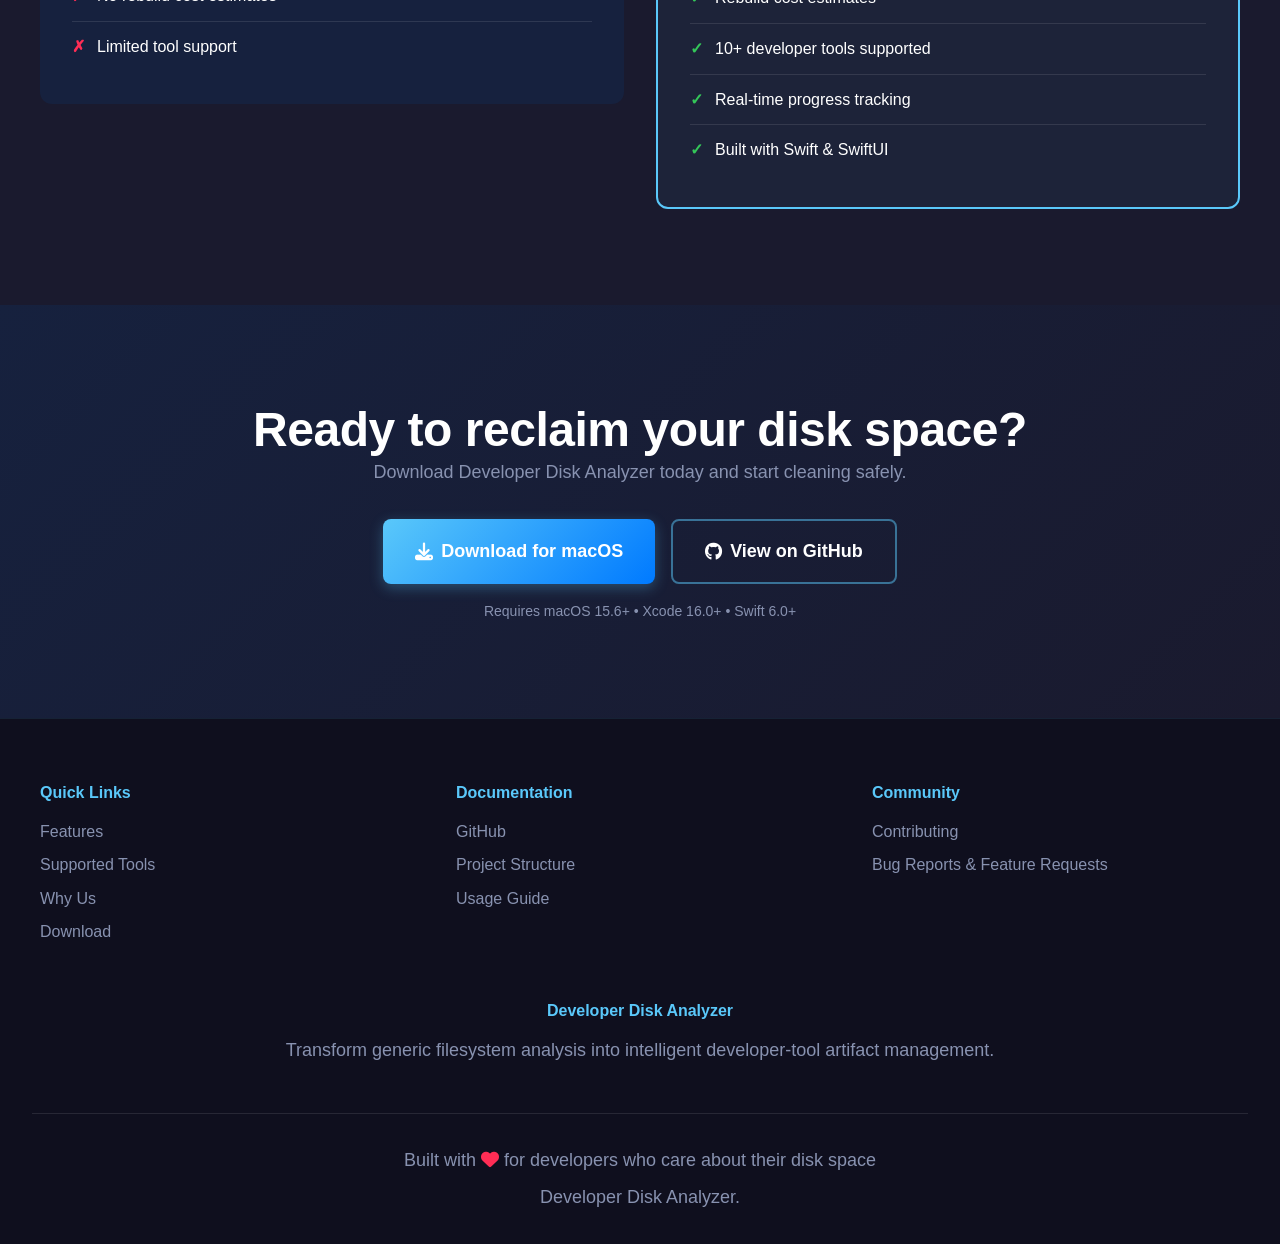
==== commit 639e5879: "Merge branch 'main' into enhance-ios-runtimes" ====
--- a/index.html
+++ b/index.html
@@ -7,21 +7,7 @@
     <title>Developer Disk Analyzer - Clean Developer Tool Artifacts on macOS</title>
     <meta name="description"
         content="Transform generic filesystem analysis into intelligent developer-tool artifact management. Clean Xcode, Simulators, Docker, Node.js and more safely.">
-    <link rel="icon" type="image/png" href="./resources/favicon.png">
-    <!-- Open Graph / Social Media -->
-    <meta property="og:title" content="Developer Disk Analyzer">
-    <meta property="og:description"
-        content="Transform generic filesystem analysis into intelligent developer-tool artifact management. Clean Xcode, Simulators, Docker, Node.js and more safely.">
-    <meta property="og:image" content="./resources/DevDashboardCompact.png">
-    <meta property="og:url" content="https://github.com/AD-Paladins/FolderSizeVisualizer">
-    <meta property="og:type" content="website">
-    <meta name="twitter:card" content="summary_large_image">
-    <meta name="twitter:title" content="Developer Disk Analyzer">
-    <meta name="twitter:description"
-        content="Transform generic filesystem analysis into intelligent developer-tool artifact management.">
-    <meta name="twitter:image" content="./resources/DevDashboardCompact.png">
-    <link rel="stylesheet"
-        href="https://cdnjs.cloudflare.com/ajax/libs/font-awesome/6.5.1/css/all.min.css">
+    <link rel="stylesheet" href="https://cdnjs.cloudflare.com/ajax/libs/font-awesome/6.5.1/css/all.min.css">
     <link rel="stylesheet" href="./index.css">
 </head>
 
@@ -65,15 +51,16 @@
                             <i class="fa-solid fa-download"></i>
                             Download Now
                         </a>
-                        <a href="https://github.com/AD-Paladins/FolderSizeVisualizer" target="_blank" rel="noopener noreferrer"
+                        <a href="https://github.com/AD-Paladins/FolderSizeVisualizer" target="_blank"
                             class="btn btn-secondary btn-large">
                             <i class="fa-brands fa-github"></i>
                             View on GitHub
                         </a>
-                        <a href="https://buymeacoffee.com/andrespalah" target="_blank" rel="noopener noreferrer"
-                            class="btn btn-secondary btn-large btn-bmc">
+                        <a href="https://buymeacoffee.com/andrespalah" target="_blank"
+                            style="height: 64px; width: 218px;; padding-left: 0px; padding-right: 0px; padding-top: 0px; padding-bottom: 0px;"
+                            class="btn btn-secondary btn-large">
                             <img src="https://cdn.buymeacoffee.com/buttons/default-orange.png" alt="Buy Me A Coffee"
-                                width="214" height="60" />
+                                style="height: 60px; width: 214px; border-radius: 6px;" />
                         </a>
                     </div>
                     <div class="hero-stats">
@@ -92,7 +79,7 @@
                     </div>
                 </div>
                 <div class="hero-image">
-                    <img alt="Developer Disk Analyzer - Dashboard mostrando análisis de disco con Xcode, Simuladores y Docker" src="./resources/DevDashboardCompact.png" />
+                    <img alt="image" src="./resources/DevDashboardCompact.png" />
                 </div>
             </div>
         </div>
@@ -247,8 +234,8 @@
                     <i class="fa-solid fa-download"></i>
                     Download for macOS
                 </a>
-                <a href="https://github.com/AD-Paladins/FolderSizeVisualizer" target="_blank" rel="noopener noreferrer"
-                                            class="btn btn-secondary btn-large">
+                <a href="https://github.com/AD-Paladins/FolderSizeVisualizer" target="_blank"
+                    class="btn btn-secondary btn-large">
                     <i class="fa-brands fa-github"></i>
                     View on GitHub
                 </a>
@@ -274,10 +261,10 @@
             <div class="footer-section">
                 <h4>Documentation</h4>
                 <ul>
-                    <li><a href="https://github.com/AD-Paladins/FolderSizeVisualizer" target="_blank" rel="noopener noreferrer">GitHub</a></li>
+                    <li><a href="https://github.com/AD-Paladins/FolderSizeVisualizer" target="_blank">GitHub</a></li>
                     <li><a href="https://github.com/AD-Paladins/FolderSizeVisualizer#%EF%B8%8F-architecture-overview"
-                            target="_blank" rel="noopener noreferrer">Project Structure</a></li>
-                    <li><a href="https://github.com/AD-Paladins/FolderSizeVisualizer#-usage-guide" target="_blank" rel="noopener noreferrer">Usage
+                            target="_blank">Project Structure</a></li>
+                    <li><a href="https://github.com/AD-Paladins/FolderSizeVisualizer#-usage-guide" target="_blank">Usage
                             Guide</a></li>
                 </ul>
             </div>
@@ -285,18 +272,20 @@
                 <h4>Community</h4>
                 <ul>
                     <li><a href="https://github.com/AD-Paladins/FolderSizeVisualizer/graphs/contributors"
-                            target="_blank" rel="noopener noreferrer">Contributing</a></li>
-                    <li><a href="https://github.com/AD-Paladins/FolderSizeVisualizer/issues" target="_blank" rel="noopener noreferrer">Bug Reports
+                            target="_blank">Contributing</a></li>
+                    <li><a href="https://github.com/AD-Paladins/FolderSizeVisualizer/issues" target="_blank">Bug Reports
                             & Feature Requests</a></li>
                 </ul>
             </div>
+        </div>
+        <div class="footer-content-2">
             <div class="footer-section">
                 <h4>Developer Disk Analyzer</h4>
                 <p>Transform generic filesystem analysis into intelligent developer-tool artifact management.</p>
             </div>
         </div>
         <div class="footer-bottom">
-            <p>Built with <i class="fa-solid fa-heart heart-icon"></i> for developers who care about their disk space</p>
+            <p>Built with <i class="fa-solid fa-heart cross"></i> for developers who care about their disk space</p>
             <p style="margin-top: 0.5rem;">Developer Disk Analyzer.</p>
         </div>
     </footer>
--- a/index.css
+++ b/index.css
@@ -154,29 +154,7 @@
     font-size: 1.125rem;
 }
 
-.btn-bmc {
-    display: inline-flex;
-    align-items: center;
-    justify-content: center;
-    padding: 0.5rem;
-    background: transparent;
-    border: 2px solid rgba(90, 200, 250, 0.5);
-    border-radius: 8px;
-    transition: all 0.2s;
-}
-
-.btn-bmc:hover {
-    border-color: var(--primary);
-    background: rgba(90, 200, 250, 0.1);
-}
-
-.btn-bmc img {
-    height: 60px;
-    width: auto;
-    border-radius: 6px;
-}
-
-.icon {", 
+.icon {
     width: 20px;
     height: 20px;
 }
@@ -455,9 +433,14 @@
     gap: 3rem;
 }
 
-.heart-icon {
-    color: var(--accent);
-    font-size: 0.9em;
+.footer-content-2 {
+    max-width: 1200px;
+    margin: 0 auto;
+    display: grid;
+    grid-template-columns: repeat(auto-fit, minmax(200px, 1fr));
+    gap: 3rem;
+    padding-top: 3rem;
+    text-align: center;
 }
 
 .footer-section h4 {
@@ -485,8 +468,8 @@
 }
 
 .footer-section a::after {
-    content: '\f08e';
-    /* Unicode for fa-arrow-up-right-from-square (external link icon) */
+    content: '\f35d';
+    /* Unicode para fa-external-link-alt */
     font-family: "Font Awesome 6 Free";
     font-weight: 900;
     font-size: 0.7em;
